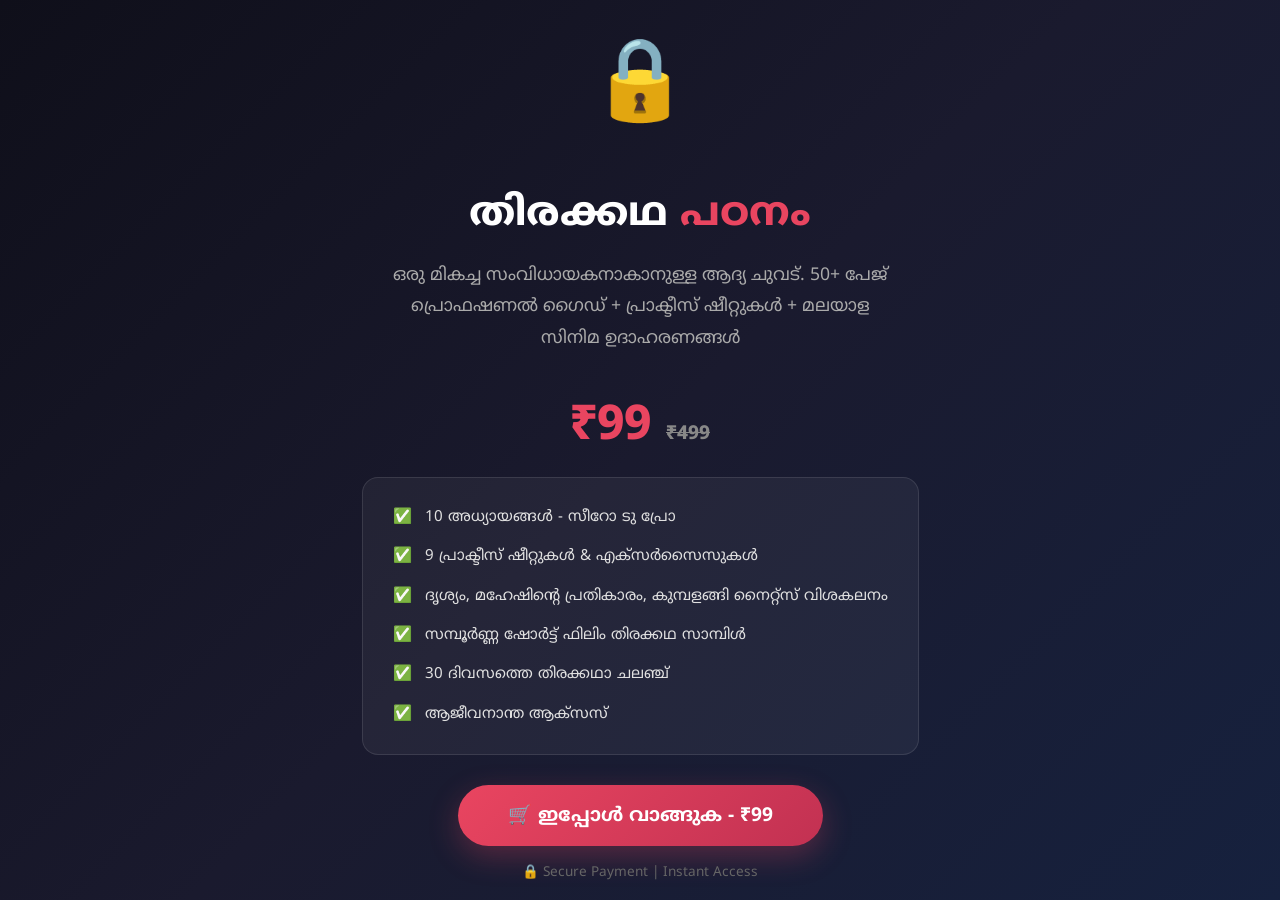
==== index.html @ 01414c8a "Create index.html" ====
<!DOCTYPE html>
<html lang="ml">
<head>
<meta charset="UTF-8">
<meta name="viewport" content="width=device-width, initial-scale=1.0">
<title>തിരക്കഥ പഠനം | Screenwriting Guide</title>
<link href="https://fonts.googleapis.com/css2?family=Noto+Sans+Malayalam:wght@300;400;500;600;700;800&family=Poppins:wght@400;600;700;800&display=swap" rel="stylesheet">
<style>
*{margin:0;padding:0;box-sizing:border-box;-webkit-user-select:none;-moz-user-select:none;-ms-user-select:none;user-select:none}
body{font-family:'Noto Sans Malayalam','Poppins',sans-serif;background:#0f0f1a;color:#e0e0e0;line-height:1.8}
::selection{background:transparent;color:transparent}

/* ===== PAYWALL OVERLAY ===== */
#paywall{position:fixed;top:0;left:0;width:100%;height:100%;background:linear-gradient(135deg,#0f0f1a 0%,#1a1a2e 50%,#16213e 100%);z-index:9999;display:flex;align-items:center;justify-content:center;flex-direction:column;text-align:center;padding:20px}
#paywall .lock-icon{font-size:80px;margin-bottom:20px;animation:pulse 2s infinite}
@keyframes pulse{0%,100%{transform:scale(1)}50%{transform:scale(1.1)}}
#paywall h1{font-size:2.5em;color:#fff;margin-bottom:10px;font-weight:800}
#paywall h1 span{color:#e94560}
#paywall p{font-size:1.1em;color:#aaa;max-width:500px;margin-bottom:30px}
#paywall .price{font-size:3em;color:#e94560;font-weight:800;margin-bottom:5px}
#paywall .price small{font-size:0.4em;color:#888;text-decoration:line-through}
#paywall .features{text-align:left;background:rgba(255,255,255,0.05);border-radius:16px;padding:20px 30px;margin-bottom:30px;border:1px solid rgba(255,255,255,0.1)}
#paywall .features li{list-style:none;padding:6px 0;font-size:0.95em}
#paywall .features li::before{content:"✅ ";margin-right:8px}
#paywall .buy-btn{background:linear-gradient(135deg,#e94560,#c23152);color:#fff;border:none;padding:18px 50px;font-size:1.2em;font-weight:700;border-radius:50px;cursor:pointer;font-family:'Noto Sans Malayalam',sans-serif;transition:all 0.3s;box-shadow:0 10px 30px rgba(233,69,96,0.3)}
#paywall .buy-btn:hover{transform:translateY(-3px);box-shadow:0 15px 40px rgba(233,69,96,0.5)}
#paywall .guarantee{margin-top:15px;font-size:0.85em;color:#666}

/* ===== MAIN CONTENT ===== */
#content{display:none}
header{background:linear-gradient(135deg,#1a1a2e,#16213e);padding:60px 20px;text-align:center;border-bottom:3px solid #e94560}
header h1{font-size:2.8em;font-weight:800;color:#fff}
header h1 span{color:#e94560}
header p{color:#aaa;font-size:1.1em;margin-top:10px}
header .badge{display:inline-block;background:rgba(233,69,96,0.2);color:#e94560;padding:5px 15px;border-radius:20px;font-size:0.85em;margin-top:15px;border:1px solid rgba(233,69,96,0.3)}

nav{background:#12121f;padding:15px;text-align:center;position:sticky;top:0;z-index:100;border-bottom:1px solid rgba(255,255,255,0.05)}
nav a{color:#aaa;text-decoration:none;margin:0 12px;font-size:0.9em;transition:color 0.3s}
nav a:hover{color:#e94560}

.container{max-width:800px;margin:0 auto;padding:40px 20px}
.chapter{margin-bottom:60px}
.chapter-num{font-size:0.85em;color:#e94560;font-weight:700;text-transform:uppercase;letter-spacing:3px;margin-bottom:5px}
.chapter h2{font-size:2em;color:#fff;font-weight:800;margin-bottom:20px;padding-bottom:15px;border-bottom:2px solid rgba(233,69,96,0.3)}
.chapter h3{font-size:1.4em;color:#e94560;margin:30px 0 15px;font-weight:700}
.chapter p{margin-bottom:15px;color:#ccc;font-size:1.05em}

.script-box{background:#1a1a2e;border-left:4px solid #e94560;padding:20px 25px;margin:20px 0;border-radius:0 12px 12px 0;font-size:0.95em;line-height:2}
.script-box .slugline{color:#e94560;font-weight:700;text-transform:uppercase}
.script-box .action{color:#ccc;margin:10px 0}
.script-box .char-name{text-align:center;color:#fff;font-weight:700;text-transform:uppercase;margin-top:15px}
.script-box .parenthetical{text-align:center;color:#888;font-style:italic;font-size:0.9em}
.script-box .dialogue{text-align:center;color:#e0e0e0;margin:5px 0 15px}

.tip-box{background:linear-gradient(135deg,rgba(233,69,96,0.1),rgba(233,69,96,0.05));border:1px solid rgba(233,69,96,0.2);border-radius:12px;padding:20px;margin:20px 0}
.tip-box .tip-title{color:#e94560;font-weight:700;margin-bottom:8px;font-size:1.05em}
.tip-box p{margin:0;font-size:0.95em}

.movie-box{background:rgba(255,255,255,0.03);border:1px solid rgba(255,255,255,0.08);border-radius:12px;padding:20px;margin:20px 0}
.movie-box .movie-title{color:#ffd700;font-weight:700;font-size:1.1em;margin-bottom:10px}
.movie-box .movie-title span{font-size:0.8em;color:#888;font-weight:400}

table{width:100%;border-collapse:collapse;margin:20px 0;border-radius:12px;overflow:hidden}
th{background:#e94560;color:#fff;padding:12px 15px;text-align:left;font-weight:600}
td{padding:12px 15px;border-bottom:1px solid rgba(255,255,255,0.05);color:#ccc}
tr:nth-child(even){background:rgba(255,255,255,0.02)}

.exercise-box{background:linear-gradient(135deg,rgba(46,204,113,0.1),rgba(46,204,113,0.05));border:1px solid rgba(46,204,113,0.2);border-radius:12px;padding:25px;margin:25px 0}
.exercise-box .ex-title{color:#2ecc71;font-weight:700;font-size:1.1em;margin-bottom:15px}
.exercise-box .ex-line{border-bottom:1px dashed rgba(255,255,255,0.2);padding:8px 0;margin:8px 0;color:#888;font-size:0.95em}

footer{text-align:center;padding:40px 20px;background:#12121f;border-top:1px solid rgba(255,255,255,0.05);color:#666;font-size:0.9em}
footer a{color:#e94560;text-decoration:none}

.watermark{position:fixed;top:50%;left:50%;transform:translate(-50%,-50%) rotate(-30deg);font-size:5em;color:rgba(255,255,255,0.02);pointer-events:none;z-index:1;font-weight:800;white-space:nowrap}

@media(max-width:600px){
header h1{font-size:1.8em}
#paywall h1{font-size:1.8em}
.chapter h2{font-size:1.5em}
nav a{display:block;margin:8px 0}
}
</style>
</head>
<body oncontextmenu="return false" onselectstart="return false" ondragstart="return false" onkeydown="return false">

<!-- ===== WATERMARK ===== -->
<div class="watermark">തിരക്കഥ പഠനം</div>

<!-- ===== PAYWALL SCREEN ===== -->
<div id="paywall">
    <div class="lock-icon">🔒</div>
    <h1>തിരക്കഥ <span>പഠനം</span></h1>
    <p>ഒരു മികച്ച സംവിധായകനാകാനുള്ള ആദ്യ ചുവട്. 50+ പേജ് പ്രൊഫഷണൽ ഗൈഡ് + പ്രാക്ടീസ് ഷീറ്റുകൾ + മലയാള സിനിമ ഉദാഹരണങ്ങൾ</p>
    
    <div class="price">₹99 <small>₹499</small></div>
    
    <div class="features">
        <li>10 അധ്യായങ്ങൾ - സീറോ ടു പ്രോ</li>
        <li>9 പ്രാക്ടീസ് ഷീറ്റുകൾ & എക്സർസൈസുകൾ</li>
        <li>ദൃശ്യം, മഹേഷിന്റെ പ്രതികാരം, കുമ്പളങ്ങി നൈറ്റ്സ് വിശകലനം</li>
        <li>സമ്പൂർണ്ണ ഷോർട്ട് ഫിലിം തിരക്കഥ സാമ്പിൾ</li>
        <li>30 ദിവസത്തെ തിരക്കഥാ ചലഞ്ച്</li>
        <li>ആജീവനാന്ത ആക്സസ്</li>
    </div>
    
    <!-- ഇവിടെ നിങ്ങളുടെ Instamojo/Razorpay ലിങ്ക് പേസ്റ്റ് ചെയ്യുക -->
    <button class="buy-btn" onclick="window.open('YOUR_PAYMENT_LINK_HERE','_blank')">🛒 ഇപ്പോൾ വാങ്ങുക - ₹99</button>
    <div class="guarantee">🔒 Secure Payment | Instant Access</div>
</div>

<!-- ===== MAIN CONTENT (പേയ്മെന്റിന് ശേഷം കാണുന്നത്) ===== -->
<div id="content">

<header>
    <h1>തിരക്കഥ <span>പഠനം</span></h1>
    <p>ഒരു മികച്ച സംവിധായകനാകാനുള്ള ആദ്യ ചുവട്</p>
    <div class="badge">📖 50+ പേജ് ഗൈഡ് | 🎬 മലയാള സിനിമ ഉദാഹരണങ്ങൾ</div>
</header>

<nav>
    <a href="#ch1">അധ്യായം 1</a>
    <a href="#ch2">അധ്യായം 2</a>
    <a href="#ch3">അധ്യായം 3</a>
    <a href="#ch4">അധ്യായം 4</a>
    <a href="#ch5">അധ്യായം 5</a>
    <a href="#ch6">അധ്യായം 6</a>
    <a href="#ch7">അധ്യായം 7</a>
    <a href="#ch8">എക്സർസൈസ്</a>
    <a href="#ch9">ഷോർട്ട് ഫിലിം</a>
    <a href="#ch10">റിസോഴ്സസ്</a>
</nav>

<div class="container">

<!-- ===== അധ്യായം 1 ===== -->
<div class="chapter" id="ch1">
    <div class="chapter-num">അധ്യായം 01</div>
    <h2>തിരക്കഥ എന്താണ്? സിനിമയുടെ നട്ടെല്ല്</h2>
    
    <h3>1.1 തിരക്കഥ = സിനിമയുടെ ബ്ലൂപ്രിന്റ്</h3>
    <p>ഒരു വീട് പണിയുന്നതിന് മുമ്പ് ആർക്കിടെക്ട് ഒരു പ്ലാൻ വരയ്ക്കും. അതുപോലെ, ഒരു സിനിമ എടുക്കുന്നതിന് മുമ്പ് ഉണ്ടാക്കുന്ന <strong>ദൃശ്യ-ശ്രവ്യ പ്ലാൻ</strong> ആണ് തിരക്കഥ (Screenplay).</p>
    
    <div class="tip-box">
        <div class="tip-title">💡 പ്രധാന പാഠം</div>
        <p>"തിരക്കഥ എന്നത് കാണാൻ കഴിയുന്നതും കേൾക്കാൻ കഴിയുന്നതും ആയ കാര്യങ്ങളുടെ എഴുത്താണ്."</p>
    </div>
    
    <p>ഒരു നോവലിൽ "രാവിലെ സൂര്യൻ ഉദിച്ചു, പക്ഷികൾ പാടി" എന്ന് എഴുതാം. പക്ഷേ തിരക്കഥയിൽ അത് എങ്ങനെ <strong>കാണിക്കും</strong> എന്നാണ് എഴുതുന്നത്:</p>
    
    <div class="script-box">
        <div class="action">❌ <strong>നോവൽ രീതി:</strong><br>"അവൻ വളരെ സങ്കടത്തിലായിരുന്നു. ജീവിതത്തിൽ എല്ലാം നഷ്ടപ്പെട്ട ഒരു മനുഷ്യന്റെ നോവായിരുന്നു അത്."</div>
    </div>
    
    <div class="script-box">
        <div class="action">✅ <strong>തിരക്കഥ രീതി:</strong></div>
        <div class="slugline">EXT. ബീച്ച് - പുലർച്ചെ</div>
        <div class="action">കടൽത്തീരത്ത് ഒറ്റയ്ക്ക് ഇരിക്കുന്ന രാഘവൻ (55). കൈയ്യിൽ ഒരു പഴയ ഫോട്ടോ. ചെറിയ കാറ്റിൽ ഫോട്ടോ പറക്കാൻ തുടങ്ങുന്നു. അവൻ അത് മുറുകെ പിടിക്കുന്നു. കണ്ണുകളിൽ നീർ.</div>
    </div>
    
    <div class="tip-box">
        <div class="tip-title">🎯 വ്യത്യാസം കണ്ടോ?</div>
        <p>തിരക്കഥയിൽ <strong>വികാരം വിവരിക്കുന്നില്ല, കാണിക്കുന്നു.</strong> ഇതാണ് "Show, Don't Tell" എന്ന നിയമം.</p>
    </div>
    
    <h3>1.2 ഒരു തിരക്കഥയിലെ 5 പ്രധാന ഘടകങ്ങൾ</h3>
    <table>
        <tr><th>ഘടകം</th><th>എന്താണ്</th><th>ഉദാഹരണം</th></tr>
        <tr><td><strong>Slugline</strong></td><td>എവിടെ, എപ്പോൾ</td><td>INT. വീട് - രാത്രി</td></tr>
        <tr><td><strong>Action</strong></td><td>എന്ത് കാണുന്നു</td><td>ജോർജ്ജ് മേശയിൽ ഇരിക്കുന്നു</td></tr>
        <tr><td><strong>Character</strong></td><td>ആർ പറയുന്നു</td><td>ജോർജ്ജ്</td></tr>
        <tr><td><strong>Parenthetical</strong></td><td>എങ്ങനെ പറയുന്നു</td><td>(ദേഷ്യത്തോടെ)</td></tr>
        <tr><td><strong>Dialogue</strong></td><td>എന്ത് പറയുന്നു</td><td>"ഹലോ... മോളേ..."</td></tr>
    </table>
    
    <h3>1.3 മലയാള സിനിമയിൽ നിന്ന്</h3>
    <div class="movie-box">
        <div class="movie-title">🎬 ദൃശ്യം (2013) <span>- Jeethu Joseph</span></div>
        <p>സിനിമയുടെ ഓപ്പണിംഗ് സീൻ ഓർക്കുക. ജോർജ്ജ് കുട്ടി (മോഹൻലാൽ) തന്റെ കടയിൽ ഇരിക്കുന്നു. ടിവിയിൽ സിനിമ കാണുന്നു. ആദ്യ 5 മിനിറ്റിൽ തന്നെ നമുക്ക് മനസ്സിലാകുന്നു:</p>
        <p>• ഇയാൾ ഒരു സിനിമാ ഭ്രാന്തനാണ്<br>• ഇയാൾ കുടുംബത്തെ സ്നേഹിക്കുന്നു<br>• ഇയാൾ സാധാരണക്കാരനാണ്</p>
        <p><strong>ഇതാണ് മികച്ച തിരക്കഥാ എഴുത്ത്</strong> - ഒരു ഡയലോഗ് പോലും ഇല്ലാതെ കഥാപാത്രത്തെ പരിചയപ്പെടുത്തുന്നു.</p>
    </div>
</div>

<!-- ===== അധ്യായം 2 ===== -->
<div class="chapter" id="ch2">
    <div class="chapter-num">അധ്യായം 02</div>
    <h2>കഥ, തിരക്കഥ, സംഭാഷണം - മൂന്നും മൂന്ന്</h2>
    
    <h3>2.1 മൂന്നും മൂന്ന് കാര്യങ്ങൾ</h3>
    <table>
        <tr><th>ഘടകം</th><th>ചോദ്യം</th><th>ഉദാഹരണം</th></tr>
        <tr><td><strong>കഥ (Story)</strong></td><td>എന്ത് സംഭവിക്കുന്നു?</td><td>"ഒരു അച്ഛൻ കുടുംബത്തെ രക്ഷിക്കാൻ പോരാടുന്നു"</td></tr>
        <tr><td><strong>തിരക്കഥ (Screenplay)</strong></td><td>എങ്ങനെ കാണിക്കുന്നു?</td><td>ഓരോ സീനും, ഷോട്ടും, ദൃശ്യവും</td></tr>
        <tr><td><strong>സംഭാഷണം (Dialogue)</strong></td><td>എന്ത് പറയുന്നു?</td><td>കഥാപാത്രങ്ങളുടെ വാക്കുകൾ</td></tr>
    </table>
    
    <h3>2.2 മലയാള സിനിമ ഉദാഹരണം</h3>
    <div class="movie-box">
        <div class="movie-title">🎬 മഹേഷിന്റെ പ്രതികാരം (2016) <span>- Syam Pushkaran</span></div>
        <p><strong>കഥ:</strong> ഒരു ഫോട്ടോഗ്രാഫർ അവന്റെ ക്യാമറ മോഷ്ടിച്ചവനെ കണ്ടെത്തുന്നു.</p>
        <p><strong>തിരക്കഥ:</strong> ആ കഥ <strong>എങ്ങനെ</strong> പറയുന്നു എന്നതാണ് Genius. മഹേഷിന്റെ നിഷ്കളങ്കത, ഇടുക്കിയുടെ ഗ്രാമീണ ഭംഗി, ഓരോ കഥാപാത്രത്തിന്റെയും ചെറിയ വിശദാംശങ്ങൾ.</p>
        <p><strong>സംഭാഷണം:</strong> "ഈ ക്യാമറ ഞാൻ തിരിച്ചു വാങ്ങും... അല്ലെങ്കിൽ ഞാൻ ഫോട്ടോഗ്രഫി നിർത്തും" - ഈ ഒരു ഡയലോഗിൽ മുഴുവൻ സിനിമയുടെ ആത്മാവ് ഉണ്ട്.</p>
    </div>
    
    <div class="tip-box">
        <div class="tip-title">💡 ഓർക്കുക</div>
        <p>"തിരക്കഥ എന്നത് കഥ പറയുന്നതല്ല, കഥ <strong>കാണിക്കുന്നതാണ്</strong>." - Show, Don't Tell</p>
    </div>
</div>

<!-- ===== അധ്യായം 3 ===== -->
<div class="chapter" id="ch3">
    <div class="chapter-num">അധ്യായം 03</div>
    <h2>മൂന്ന് ആക്ട് ഘടന (Three Act Structure)</h2>
    
    <h3>3.1 എല്ലാ സിനിമകളുടെയും അടിസ്ഥാന ഫോർമുല</h3>
    <p>ഹോളിവുഡ് ആയാലും മോളിവുഡ് ആയാലും, 90% സിനിമകളും ഈ ഘടന പിന്തുടരുന്നു:</p>
    
    <table>
        <tr><th>ആക്ട് 1 (25%)</th><th>ആക്ട് 2 (50%)</th><th>ആക്ട് 3 (25%)</th></tr>
        <tr><td>Setup - പരിചയപ്പെടുത്തൽ</td><td>Confrontation - പ്രശ്നങ്ങൾ വളരുന്നു</td><td>Resolution - പരിഹാരം, ക്ലൈമാക്സ്</td></tr>
    </table>
    
    <h3>3.2 ഓരോ ആക്ടിലും എന്ത് സംഭവിക്കുന്നു?</h3>
    <p><strong>ആക്ട് 1:</strong> പ്രധാന കഥാപാത്രത്തെ പരിചയപ്പെടുത്തുക. സാധാരണ ജീവിതം കാണിക്കുക. <strong>Inciting Incident</strong> - കഥ തുടങ്ങുന്ന സംഭവം.</p>
    <p><strong>ആക്ട് 2:</strong> പ്രശ്നങ്ങൾ വളരുന്നു. കഥാപാത്രം പരാജയപ്പെടുന്നു, പഠിക്കുന്നു. <strong>Midpoint</strong> - ഒരു വലിയ ട്വിസ്റ്റ്. <strong>All is Lost</strong> moment.</p>
    <p><strong>ആക്ട് 3:</strong> ക്ലൈമാക്സ് - അന്തിമ പോരാട്ടം/തീരുമാനം. കഥാപാത്രത്തിന്റെ മാറ്റം (Character Arc). പുതിയ സാധാരണ ജീവിതം.</p>
    
    <h3>3.3 മലയാള സിനിമ ഉദാഹരണം</h3>
    <div class="movie-box">
        <div class="movie-title">🎬 പ്രേമം (2015) <span>- Alphonse Puthren</span></div>
        <table>
            <tr><th>ആക്ട്</th><th>എന്ത് സംഭവിക്കുന്നു</th></tr>
            <tr><td>ആക്ട് 1</td><td>ജോർജിന്റെ സ്കൂൾ കാലം, മേരിയോടുള്ള പ്രേമം</td></tr>
            <tr><td>ആക്ട് 2</td><td>കോളേജ് കാലം, സെലിനോടുള്ള ബന്ധം, പ്രശ്നങ്ങൾ</td></tr>
            <tr><td>ആക്ട് 3</td><td>മുതിർന്ന ജോർജ്, സിനിമയുടെ പൂർത്തീകരണം</td></tr>
        </table>
    </div>
</div>

<!-- ===== അധ്യായം 4 ===== -->
<div class="chapter" id="ch4">
    <div class="chapter-num">അധ്യായം 04</div>
    <h2>കഥാപാത്ര സൃഷ്ടി (Character Building)</h2>
    
    <h3>4.1 കഥാപാത്രം = സിനിമയുടെ ആത്മാവ്</h3>
    <p>ഒരു നല്ല തിരക്കഥയിൽ, <strong>കഥാപാത്രം ആണ് കഥ പറയുന്നത്</strong>. പ്ലോട്ട് അല്ല, കഥാപാത്രത്തിന്റെ തീരുമാനങ്ങളാണ് കഥ മുന്നോട്ട് കൊണ്ടുപോകുന്നത്.</p>
    
    <h3>4.2 കഥാപാത്ര ബയോഡാറ്റ (Character Bible)</h3>
    <table>
        <tr><th>വിഭാഗം</th><th>ചോദ്യങ്ങൾ</th></tr>
        <tr><td>അടിസ്ഥാനം</td><td>പേര്, പ്രായം, ലിംഗം, തൊഴിൽ, വിദ്യാഭ്യാസം</td></tr>
        <tr><td>മനശാസ്ത്രം</td><td>ഭയം, ആഗ്രഹം, ദേഷ്യം, സന്തോഷം, ദുഃഖം</td></tr>
        <tr><td>ബന്ധങ്ങൾ</td><td>കുടുംബം, സുഹൃത്തുക്കൾ, ശത്രുക്കൾ</td></tr>
        <tr><td>ലക്ഷ്യം</td><td>എന്ത് വേണം? (Goal) / എന്ത് ആവശ്യമാണ്? (Need)</td></tr>
        <tr><td>Arc</td><td>തുടക്കത്തിൽ എങ്ങനെ? അവസാനം എങ്ങനെ മാറുന്നു?</td></tr>
    </table>
    
    <div class="movie-box">
        <div class="movie-title">🎬 അയ്യപ്പനും കോശിയും (2020) <span>- Sachy</span></div>
        <p><strong>അയ്യപ്പൻ നായർ:</strong> External Goal: കോശിയെ തോൽപ്പിക്കുക | Internal Need: തന്റെ അഹങ്കാരം മനസ്സിലാക്കുക</p>
        <p><strong>കോശി:</strong> External Goal: അയ്യപ്പനെ തോൽപ്പിക്കുക | Internal Need: അധികാരം അല്ല, ബഹുമാനം ആണ് വേണ്ടത്</p>
        <p><strong>പാഠം:</strong> രണ്ട് കഥാപാത്രങ്ങൾക്കും വ്യക്തമായ ലക്ഷ്യവും പരസ്പര വിരുദ്ധമായ ആഗ്രഹവും ഉണ്ട്. അതാണ് സംഘർഷം (Conflict) ഉണ്ടാക്കുന്നത്.</p>
    </div>
</div>

<!-- ===== അധ്യായം 5 ===== -->
<div class="chapter" id="ch5">
    <div class="chapter-num">അധ്യായം 05</div>
    <h2>സീൻ എഴുത്ത് - ഫോർമാറ്റും രീതിയും</h2>
    
    <h3>5.1 ഒരു സീൻ എന്നാൽ എന്ത്?</h3>
    <p>ഒരു <strong>സ്ഥലത്ത്</strong>, ഒരു <strong>സമയത്ത്</strong>, ഒരു <strong>തുടർച്ചയായി</strong> സംഭവിക്കുന്ന ദൃശ്യങ്ങളുടെ കൂട്ടമാണ് ഒരു <strong>സീൻ</strong>. സ്ഥലം മാറിയാൽ → പുതിയ സീൻ. സമയം മാറിയാൽ → പുതിയ സീൻ.</p>
    
    <h3>5.2 ഫോർമാറ്റ് ഉദാഹരണം</h3>
    <div class="script-box">
        <div class="slugline">INT. ജോർജ്ജിന്റെ വീട് - രാത്രി</div>
        <div class="action">ചെറിയ ഒരു ഹാൾ. മങ്ങിയ വെളിച്ചം. ചുമരിൽ ഒരു പഴയ കുടുംബ ഫോട്ടോ. ജോർജ്ജ് (55) മേശയിൽ ഇരിക്കുന്നു. മുന്നിൽ ഒരു കപ്പ് ചായ. ചായ തണുത്തു കഴിഞ്ഞു. അവൻ ഫോണിലേക്ക് നോക്കുന്നു. സ്ക്രീനിൽ "മകൾ വിളിക്കുന്നു" എന്ന് കാണുന്നു.</div>
        <div class="char-name">ജോർജ്ജ്</div>
        <div class="parenthetical">(കൈ വിറയ്ക്കുന്നു)</div>
        <div class="dialogue">ഹലോ... മോളേ...</div>
        <div class="char-name">അമു (ഫോണിൽ)</div>
        <div class="parenthetical">(ദേഷ്യത്തോടെ)</div>
        <div class="dialogue">അച്ഛാ, ഞാൻ വരുന്നില്ല. ഇനി എന്നെ വിളിക്കരുത്.</div>
        <div class="action">ഫോൺ കട്ട് ആകുന്നു. ജോർജ്ജ് ഫോൺ മേശയിൽ വെക്കുന്നു. കണ്ണുകൾ നിറയുന്നു. അവൻ ചായ എടുത്ത് ഒരു കുടി കുടിക്കുന്നു. തണുത്ത ചായ. അവൻ പുഞ്ചിരിക്കുന്നു - ഒരു ചെറിയ, വിഷാദ പുഞ്ചിരി.</div>
    </div>
</div>

<!-- ===== അധ്യായം 6 ===== -->
<div class="chapter" id="ch6">
    <div class="chapter-num">അധ്യായം 06</div>
    <h2>സംഭാഷണം എഴുത്ത് (Dialogue Writing)</h2>
    
    <h3>നല്ല സംഭാഷണത്തിന്റെ 5 നിയമങ്ങൾ</h3>
    <p><strong>നിയമം 1:</strong> ഓരോ കഥാപാത്രത്തിനും വ്യത്യസ്ത ശബ്ദം</p>
    <p><strong>നിയമം 2:</strong> Subtext - പറയാത്തത് പറയുക</p>
    <p><strong>നിയമം 3:</strong> കുറച്ച് വാക്കുകൾ, കൂടുതൽ അർത്ഥം</p>
    <p><strong>നിയമം 4:</strong> Action > Dialogue (ചിലപ്പോൾ മൗനം ഏറ്റവും ശക്തം)</p>
    <p><strong>നിയമം 5:</strong> Exposition ഒഴിവാക്കുക</p>
    
    <div class="movie-box">
        <div class="movie-title">🎬 കുമ്പളങ്ങി നൈറ്റ്സ് (2019) <span>- Syam Pushkaran</span></div>
        <p>ഓരോ കഥാപാത്രത്തിനും വ്യത്യസ്ത ശബ്ദം. ഫ്രാങ്ക്: "എന്താടാ..." (casual). അമ്മ: "മോനേ..." (സ്നേഹം). സൈമൺ: (ഗൗരവം, കുറച്ച് വാക്കുകൾ). ഇതാണ് മികച്ച ഡയലോഗ് എഴുത്ത്.</p>
    </div>
    
    <div class="tip-box">
        <div class="tip-title">💡 Subtext ഉദാഹരണം</div>
        <p>മഹേഷ് പറയുന്നു: "ഈ ക്യാമറ ഞാൻ തിരിച്ചു വാങ്ങും."<br><strong>Subtext:</strong> "എന്റെ ആത്മാഭിമാനം ഞാൻ തിരിച്ചു പിടിക്കും."</p>
    </div>
</div>

<!-- ===== അധ്യായം 7 ===== -->
<div class="chapter" id="ch7">
    <div class="chapter-num">അധ്യായം 07</div>
    <h2>മലയാള സിനിമയിലെ തിരക്കഥാ വിശകലനം</h2>
    
    <div class="movie-box">
        <div class="movie-title">🎬 ദൃശ്യം (2013) <span>- Thriller Structure</span></div>
        <p><strong>Inciting Incident:</strong> ജോർജ്ജിന്റെ മകൾ ഒരു അപകടത്തിൽ പെടുന്നു<br>
        <strong>Rising Action:</strong> സിനിമാ അറിവ് ഉപയോഗിച്ച് തെളിവുകൾ മറയ്ക്കുന്നു<br>
        <strong>Climax:</strong> സത്യം വെളിപ്പെടുത്തുന്നു - ട്വിസ്റ്റോടെ<br>
        <strong>പാഠം:</strong> ഒരു സാധാരണ മനുഷ്യൻ അസാധാരണ സാഹചര്യത്തിൽ</p>
    </div>
    
    <div class="movie-box">
        <div class="movie-title">🎬 ജോസഫ് (2018) <span>- Non-linear Narrative</span></div>
        <p><strong>Structure:</strong> Past + Present - രണ്ട് കഥകൾ ഒന്നിക്കുന്നു<br>
        <strong>Character Arc:</strong> ജോസഫ് - broken man → redemption<br>
        <strong>Pacing:</strong> Slow burn - ഓരോ ക്ലൂവും ശ്രദ്ധാപൂർവം<br>
        <strong>പാഠം:</strong> Structure മാറ്റിയാൽ കഥയ്ക്ക് പുതിയ ആഴം കിട്ടും</p>
    </div>
    
    <div class="movie-box">
        <div class="movie-title">🎬 ആട് (2015) <span>- Comedy Writing</span></div>
        <p><strong>Comedy Engine:</strong> ഓരോ കഥാപാത്രത്തിനും ഒരു "quirk"<br>
        <strong>Running Gag:</strong> "ഷാജി പപ്പൻ" - ആവർത്തിക്കുമ്പോൾ കോമഡി വളരുന്നു<br>
        <strong>പാഠം:</strong> കോമഡി = Timing + Repetition + Surprise</p>
    </div>
</div>

<!-- ===== അധ്യായം 8 ===== -->
<div class="chapter" id="ch8">
    <div class="chapter-num">അധ്യായം 08</div>
    <h2>പ്രാക്ടീസ് ഷീറ്റുകൾ & എക്സർസൈസുകൾ</h2>
    
    <div class="exercise-box">
        <div class="ex-title">✍️ എക്സർസൈസ് 1: നിങ്ങളുടെ കഥ കണ്ടെത്തുക</div>
        <div class="ex-line">1. നിങ്ങളുടെ കഥാപാത്രം ആര്? (പേര്, പ്രായം, തൊഴിൽ)</div>
        <div class="ex-line">2. അവന്/അവൾക്ക് എന്ത് വേണം? (Goal)</div>
        <div class="ex-line">3. അതിന് എന്ത് തടസ്സം? (Conflict)</div>
        <div class="ex-line">4. Logline: ഒരു _____ (കഥാപാത്രം) _____ (ലക്ഷ്യം) നേടാൻ _____ (തടസ്സം) മറികടക്കുന്നു.</div>
    </div>
    
    <div class="exercise-box">
        <div class="ex-title">✍️ എക്സർസൈസ് 2: മൂന്ന് ആക്ട് പൂരിപ്പിക്കുക</div>
        <div class="ex-line">ആക്ട് 1 (തുടക്കം):</div>
        <div class="ex-line">Inciting Incident:</div>
        <div class="ex-line">ആക്ട് 2 (മധ്യം - പ്രശ്നം):</div>
        <div class="ex-line">Midpoint Twist:</div>
        <div class="ex-line">ആക്ട് 3 (അവസാനം):</div>
    </div>
    
    <div class="exercise-box">
        <div class="ex-title">✍️ എക്സർസൈസ് 3: കഥാപാത്ര ബയോഡാറ്റ</div>
        <div class="ex-line">പേര്:</div>
        <div class="ex-line">പ്രായം:</div>
        <div class="ex-line">തൊഴിൽ:</div>
        <div class="ex-line">ഏറ്റവും വലിയ ഭയം:</div>
        <div class="ex-line">ഏറ്റവും വലിയ ആഗ്രഹം:</div>
        <div class="ex-line">ഒരു രഹസ്യം (ആർക്കും അറിയാത്തത്):</div>
        <div class="ex-line">ശരീരഭാഷ (Body Language):</div>
        <div class="ex-line">സംസാര രീതി (Dialogue Style):</div>
    </div>
    
    <h3>30 ദിവസത്തെ തിരക്കഥാ ചലഞ്ച്</h3>
    <table>
        <tr><th>ദിവസം</th><th>ടാസ്ക്</th></tr>
        <tr><td>1-3</td><td>ഒരു Logline എഴുതുക (1 വാക്യം)</td></tr>
        <tr><td>4-6</td><td>കഥാപാത്ര ബയോഡാറ്റ ഉണ്ടാക്കുക</td></tr>
        <tr><td>7-9</td><td>മൂന്ന് ആക്ട് ഘടന പ്ലാൻ ചെയ്യുക</td></tr>
        <tr><td>10-15</td><td>ആക്ട് 1 & 2 - ആദ്യ പകുതി എഴുതുക</td></tr>
        <tr><td>16-21</td><td>Midpoint + ആക്ട് 2 രണ്ടാം പകുതി</td></tr>
        <tr><td>22-27</td><td>ആക്ട് 3 + Dialogue Polish</td></tr>
        <tr><td>28-30</td><td>Final Draft + Format ചെയ്യുക</td></tr>
    </table>
</div>

<!-- ===== അധ്യായം 9 ===== -->
<div class="chapter" id="ch9">
    <div class="chapter-num">അധ്യായം 09</div>
    <h2>ഷോർട്ട് ഫിലിം തിരക്കഥ - സമ്പൂർണ്ണ മാതൃക</h2>
    
    <h3>🎬 "ചായ" (Tea) - 3 മിനിറ്റ് ഷോർട്ട് ഫിലിം</h3>
    <p><strong>Logline:</strong> ഒരു വയസ്സായ അച്ഛൻ മകളുടെ ഫോൺ കാത്തിരിക്കുന്നു. ഫോൺ വരുമ്പോൾ, അവൻ പറയാൻ ആഗ്രഹിച്ചത് ഒന്നും പറയുന്നില്ല.</p>
    
    <div class="script-box">
        <div class="slugline">FADE IN:</div>
        <div class="slugline">INT. ജോർജ്ജിന്റെ വീട് - രാവിലെ</div>
        <div class="action">ചെറിയ, വൃത്തിയുള്ള ഒരു വീട്. ചുമരിൽ ഒരു പഴയ കുടുംബ ഫോട്ടോ - അച്ഛൻ, അമ്മ, ഒരു ചെറിയ പെൺകുട്ടി. ഫോട്ടോയിൽ അമ്മ പുഞ്ചിരിക്കുന്നു.</div>
        <div class="action">ജോർജ്ജ് (65) മേശയിൽ ഇരിക്കുന്നു. മുന്നിൽ രണ്ട് കപ്പ് ചായ. ഒന്ന് അവന്റെ മുന്നിൽ, ഒന്ന് എതിരെ. എതിരെയുള്ള കപ്പ് - തണുത്തു കഴിഞ്ഞു.</div>
        <div class="action">അവൻ ഫോണിലേക്ക് നോക്കുന്നു. സ്ക്രീൻ: "മകൾ - അമു" Last seen: 3 ദിവസം മുമ്പ്.</div>
        <div class="char-name">ജോർജ്ജ്</div>
        <div class="parenthetical">(സ്വയം)</div>
        <div class="dialogue">വിളിക്കും... ഇന്ന് വിളിക്കും.</div>
        <div class="action">അവൻ ചായ എടുക്കുന്നു. ഒരു കുടി. തണുത്ത ചായ. അവൻ പുഞ്ചിരിക്കുന്നു.</div>
        <div class="slugline">INT. ജോർജ്ജിന്റെ വീട് - വൈകുന്നേരം</div>
        <div class="action">ഫോൺ റിംഗ് ചെയ്യുന്നു! സ്ക്രീൻ: "അമു 🌸"</div>
        <div class="action">ജോർജ്ജ് ഫോൺ എടുക്കുന്നു. കൈ വിറയ്ക്കുന്നു. ഒരു deep breath.</div>
        <div class="char-name">ജോർജ്ജ്</div>
        <div class="parenthetical">(ശാന്തമായി)</div>
        <div class="dialogue">ഹലോ... മോളേ...</div>
        <div class="char-name">അമു (V.O.)</div>
        <div class="parenthetical">(ഫോണിൽ, വേഗതയിൽ)</div>
        <div class="dialogue">അച്ഛാ, ഞാൻ ഒരു മിനിറ്റ് മാത്രം. നാളെ ഓണം അല്ലേ, ഞാൻ വരുന്നില്ല. ജോലി കൂടുതലാണ്.</div>
        <div class="char-name">ജോർജ്ജ്</div>
        <div class="dialogue">സാരമില്ല മോളേ... നീ...</div>
        <div class="char-name">അമു (V.O.)</div>
        <div class="dialogue">ഓക്കേ അച്ഛാ. Love you. Bye.</div>
        <div class="action">ഫോൺ കട്ട്. ജോർജ്ജ് ഫോൺ മേശയിൽ വെക്കുന്നു. അവൻ ചായ എടുക്കുന്നു. ഒരു കുടി. തണുത്ത ചായ.</div>
        <div class="action">അവൻ ചുമരിലെ ഫോട്ടോയിലേക്ക് നോക്കുന്നു.</div>
        <div class="char-name">ജോർജ്ജ്</div>
        <div class="parenthetical">(ഫോട്ടോയിലെ അമ്മയോട്)</div>
        <div class="dialogue">അവൾക്ക് നേരമില്ല... പക്ഷേ സാരമില്ല.</div>
        <div class="action">അവൻ പുഞ്ചിരിക്കുന്നു. ഒരു ചെറിയ, വിഷാദ പുഞ്ചിരി. പക്ഷേ കണ്ണുകളിൽ സ്നേഹം.</div>
        <div class="slugline">FADE TO BLACK.</div>
        <div class="action">TITLE CARD: "അച്ഛന്മാർക്ക് ചായ തണുത്താലും സ്നേഹം തണുക്കില്ല."</div>
        <div class="slugline">THE END</div>
    </div>
    
    <h3>ഈ ഷോർട്ട് ഫിലിമിൽ നിന്നുള്ള പാഠങ്ങൾ:</h3>
    <table>
        <tr><th>ഘടകം</th><th>എങ്ങനെ പ്രവർത്തിക്കുന്നു</th></tr>
        <tr><td>രണ്ട് ചായ കപ്പുകൾ</td><td>Visual Symbol - അമ്മയുടെ അഭാവം</td></tr>
        <tr><td>തണുത്ത ചായ</td><td>കാത്തിരിപ്പ്, ഏകാന്തത</td></tr>
        <tr><td>ഡയലോഗ് കുറവ്</td><td>Show, Don't Tell</td></tr>
        <tr><td>Subtext</td><td>"സാരമില്ല" - പക്ഷേ സാരമുണ്ട്</td></tr>
    </table>
</div>

<!-- ===== അധ്യായം 10 ===== -->
<div class="chapter" id="ch10">
    <div class="chapter-num">അധ്യായം 10</div>
    <h2>അടുത്ത ചുവടുകൾ & റിസോഴ്സുകൾ</h2>
    
    <h3>10.1 തിരക്കഥ എഴുതാനുള്ള സോഫ്റ്റ്‌വെയറുകൾ (Free)</h3>
    <table>
        <tr><th>സോഫ്റ്റ്‌വെയർ</th><th>പ്രത്യേകത</th></tr>
        <tr><td>Celtx (Free tier)</td><td>Beginners-ക്ക് ഏറ്റവും നല്ലത്</td></tr>
        <tr><td>WriterDuet (Free)</td><td>Cloud-based, collaboration</td></tr>
        <tr><td>Trelby (Free)</td><td>Simple, offline</td></tr>
    </table>
    
    <h3>10.2 വായിക്കേണ്ട പുസ്തകങ്ങൾ</h3>
    <p>1. <strong>"Screenplay" - Syd Field</strong> (തിരക്കഥയുടെ ബൈബിൾ)<br>
    2. <strong>"Story" - Robert McKee</strong> (കഥയുടെ ആഴം)<br>
    3. <strong>"Save the Cat" - Blake Snyder</strong> (Structure)</p>
    
    <h3>10.3 കാണേണ്ട സിനിമകൾ</h3>
    <table>
        <tr><th>സിനിമ</th><th>എന്ത് പഠിക്കാം</th></tr>
        <tr><td>ദൃശ്യം</td><td>Thriller Structure, Twist</td></tr>
        <tr><td>കുമ്പളങ്ങി നൈറ്റ്സ്</td><td>Character-driven storytelling</td></tr>
        <tr><td>ജോസഫ്</td><td>Non-linear narrative</td></tr>
        <tr><td>മഹേഷിന്റെ പ്രതികാരം</td><td>Simple story, deep characters</td></tr>
        <tr><td>ആട്</td><td>Comedy timing</td></tr>
        <tr><td>പ്രേമം</td><td>Multi-act structure</td></tr>
    </table>
    
    <div class="tip-box">
        <div class="tip-title">🎯 അവസാന വാക്ക്</div>
        <p>"തിരക്കഥ എഴുതുന്നതിന്റെ ഏറ്റവും നല്ല വഴി - എഴുതുക. മോശം എഴുതുക. വീണ്ടും എഴുതുക. ഓരോ ഡ്രാഫ്ടും മെച്ചപ്പെടും."</p>
    </div>
</div>

</div>

<footer>
    <p>📖 തിരക്കഥ പഠനം | © 2025 നിങ്ങളുടെ പേര്</p>
    <p style="margin-top:10px">Made with ❤️ for aspiring filmmakers</p>
</footer>

</div>

<script>
// ===== PAYMENT VERIFICATION =====
// പേയ്മെന്റ് കഴിഞ്ഞാൽ ഈ ഫംഗ്ഷൻ കോൾ ചെയ്യുക
// Instamojo/Razorpay webhook വഴി അല്ലെങ്കിൽ manual ആയി
function unlockContent(){
    document.getElementById('paywall').style.display='none';
    document.getElementById('content').style.display='block';
}

// URL-ൽ ?paid=true ഉണ്ടെങ്കിൽ unlock ചെയ്യുക
// (Instamojo redirect URL-ൽ ഇത് ചേർക്കാം)
if(window.location.search.includes('paid=true')){
    unlockContent();
}

// ===== PROTECTION =====
document.addEventListener('contextmenu',function(e){e.preventDefault()});
document.addEventListener('selectstart',function(e){e.preventDefault()});
document.addEventListener('dragstart',function(e){e.preventDefault()});
document.addEventListener('keydown',function(e){
    if(e.ctrlKey&&(e.key==='c'||e.key==='v'||e.key==='p'||e.key==='s'||e.key==='u'||e.key==='a')){
        e.preventDefault();return false;
    }
    if(e.key==='F12'||(e.ctrlKey&&e.shiftKey&&(e.key==='I'||e.key==='J'||e.key==='C'))){
        e.preventDefault();return false;
    }
});
document.addEventListener('copy',function(e){e.preventDefault()});
document.addEventListener('cut',function(e){e.preventDefault()});

// Print protection
window.onbeforeprint=function(){document.body.style.display='none'};
window.onafterprint=function(){document.body.style.display='block'};

// Console warning
console.log('%c⚠️ STOP!','font-size:50px;color:red;font-weight:bold');
console.log('%cThis content is protected. Unauthorized copying is prohibited.','font-size:16px;color:white');
</script>

</body>
</html>
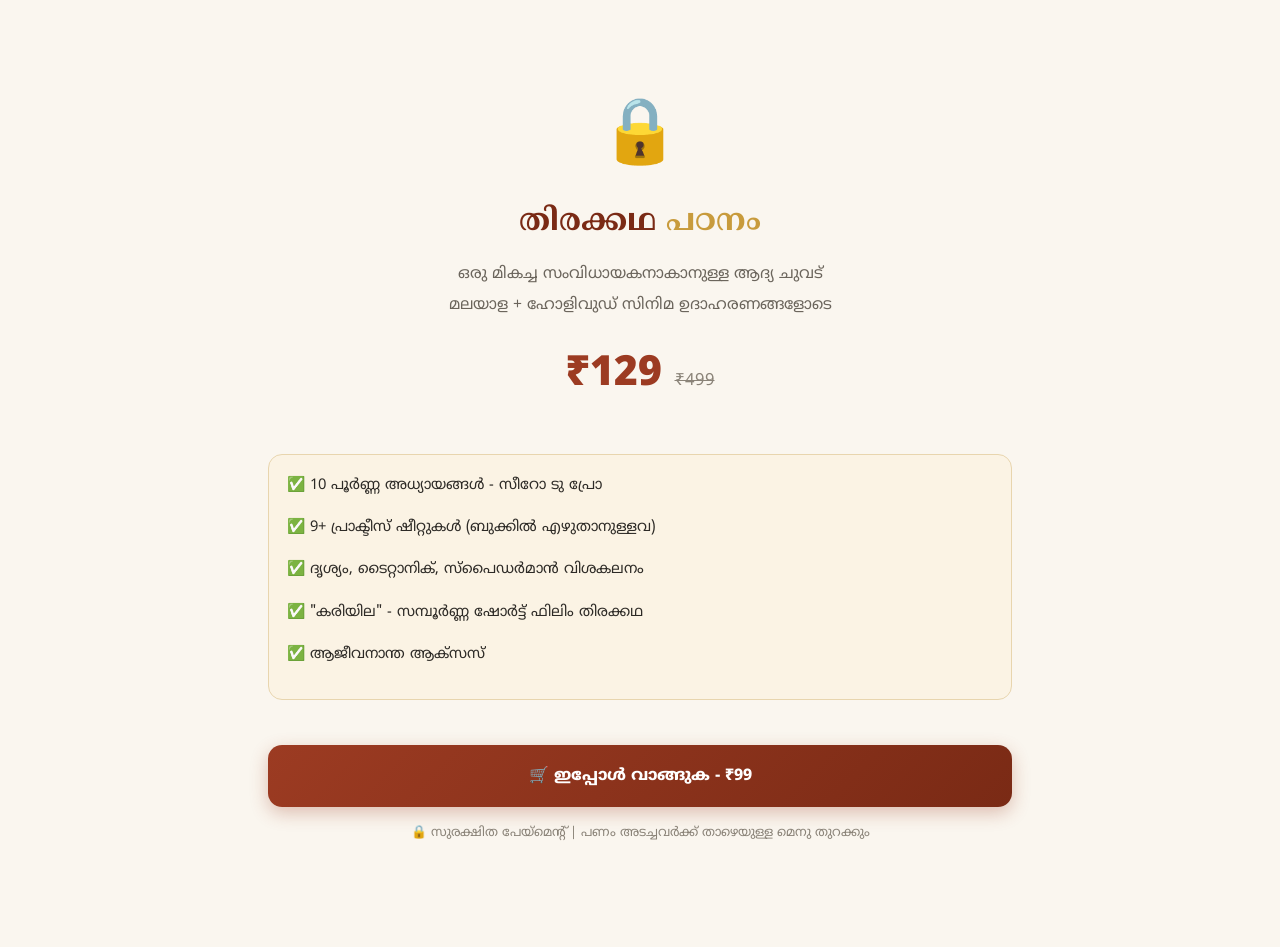
==== commit 11b7f9ec: "Create index.html" ====
--- a/index.html
+++ b/index.html
@@ -3,523 +3,71 @@
 <head>
 <meta charset="UTF-8">
 <meta name="viewport" content="width=device-width, initial-scale=1.0">
-<title>തിരക്കഥ പഠനം | Screenwriting Guide</title>
-<link href="https://fonts.googleapis.com/css2?family=Noto+Sans+Malayalam:wght@300;400;500;600;700;800&family=Poppins:wght@400;600;700;800&display=swap" rel="stylesheet">
+<title>തിരക്കഥ പഠനം | Learn More Academy</title>
+<link href="https://fonts.googleapis.com/css2?family=Noto+Sans+Malayalam:wght@400;600;700;800&family=Noto+Serif+Malayalam:wght@600;700&display=swap" rel="stylesheet">
+<link rel="stylesheet" href="style.css">
 <style>
-*{margin:0;padding:0;box-sizing:border-box;-webkit-user-select:none;-moz-user-select:none;-ms-user-select:none;user-select:none}
-body{font-family:'Noto Sans Malayalam','Poppins',sans-serif;background:#0f0f1a;color:#e0e0e0;line-height:1.8}
-::selection{background:transparent;color:transparent}
-
-/* ===== PAYWALL OVERLAY ===== */
-#paywall{position:fixed;top:0;left:0;width:100%;height:100%;background:linear-gradient(135deg,#0f0f1a 0%,#1a1a2e 50%,#16213e 100%);z-index:9999;display:flex;align-items:center;justify-content:center;flex-direction:column;text-align:center;padding:20px}
-#paywall .lock-icon{font-size:80px;margin-bottom:20px;animation:pulse 2s infinite}
-@keyframes pulse{0%,100%{transform:scale(1)}50%{transform:scale(1.1)}}
-#paywall h1{font-size:2.5em;color:#fff;margin-bottom:10px;font-weight:800}
-#paywall h1 span{color:#e94560}
-#paywall p{font-size:1.1em;color:#aaa;max-width:500px;margin-bottom:30px}
-#paywall .price{font-size:3em;color:#e94560;font-weight:800;margin-bottom:5px}
-#paywall .price small{font-size:0.4em;color:#888;text-decoration:line-through}
-#paywall .features{text-align:left;background:rgba(255,255,255,0.05);border-radius:16px;padding:20px 30px;margin-bottom:30px;border:1px solid rgba(255,255,255,0.1)}
-#paywall .features li{list-style:none;padding:6px 0;font-size:0.95em}
-#paywall .features li::before{content:"✅ ";margin-right:8px}
-#paywall .buy-btn{background:linear-gradient(135deg,#e94560,#c23152);color:#fff;border:none;padding:18px 50px;font-size:1.2em;font-weight:700;border-radius:50px;cursor:pointer;font-family:'Noto Sans Malayalam',sans-serif;transition:all 0.3s;box-shadow:0 10px 30px rgba(233,69,96,0.3)}
-#paywall .buy-btn:hover{transform:translateY(-3px);box-shadow:0 15px 40px rgba(233,69,96,0.5)}
-#paywall .guarantee{margin-top:15px;font-size:0.85em;color:#666}
-
-/* ===== MAIN CONTENT ===== */
-#content{display:none}
-header{background:linear-gradient(135deg,#1a1a2e,#16213e);padding:60px 20px;text-align:center;border-bottom:3px solid #e94560}
-header h1{font-size:2.8em;font-weight:800;color:#fff}
-header h1 span{color:#e94560}
-header p{color:#aaa;font-size:1.1em;margin-top:10px}
-header .badge{display:inline-block;background:rgba(233,69,96,0.2);color:#e94560;padding:5px 15px;border-radius:20px;font-size:0.85em;margin-top:15px;border:1px solid rgba(233,69,96,0.3)}
-
-nav{background:#12121f;padding:15px;text-align:center;position:sticky;top:0;z-index:100;border-bottom:1px solid rgba(255,255,255,0.05)}
-nav a{color:#aaa;text-decoration:none;margin:0 12px;font-size:0.9em;transition:color 0.3s}
-nav a:hover{color:#e94560}
-
-.container{max-width:800px;margin:0 auto;padding:40px 20px}
-.chapter{margin-bottom:60px}
-.chapter-num{font-size:0.85em;color:#e94560;font-weight:700;text-transform:uppercase;letter-spacing:3px;margin-bottom:5px}
-.chapter h2{font-size:2em;color:#fff;font-weight:800;margin-bottom:20px;padding-bottom:15px;border-bottom:2px solid rgba(233,69,96,0.3)}
-.chapter h3{font-size:1.4em;color:#e94560;margin:30px 0 15px;font-weight:700}
-.chapter p{margin-bottom:15px;color:#ccc;font-size:1.05em}
-
-.script-box{background:#1a1a2e;border-left:4px solid #e94560;padding:20px 25px;margin:20px 0;border-radius:0 12px 12px 0;font-size:0.95em;line-height:2}
-.script-box .slugline{color:#e94560;font-weight:700;text-transform:uppercase}
-.script-box .action{color:#ccc;margin:10px 0}
-.script-box .char-name{text-align:center;color:#fff;font-weight:700;text-transform:uppercase;margin-top:15px}
-.script-box .parenthetical{text-align:center;color:#888;font-style:italic;font-size:0.9em}
-.script-box .dialogue{text-align:center;color:#e0e0e0;margin:5px 0 15px}
-
-.tip-box{background:linear-gradient(135deg,rgba(233,69,96,0.1),rgba(233,69,96,0.05));border:1px solid rgba(233,69,96,0.2);border-radius:12px;padding:20px;margin:20px 0}
-.tip-box .tip-title{color:#e94560;font-weight:700;margin-bottom:8px;font-size:1.05em}
-.tip-box p{margin:0;font-size:0.95em}
-
-.movie-box{background:rgba(255,255,255,0.03);border:1px solid rgba(255,255,255,0.08);border-radius:12px;padding:20px;margin:20px 0}
-.movie-box .movie-title{color:#ffd700;font-weight:700;font-size:1.1em;margin-bottom:10px}
-.movie-box .movie-title span{font-size:0.8em;color:#888;font-weight:400}
-
-table{width:100%;border-collapse:collapse;margin:20px 0;border-radius:12px;overflow:hidden}
-th{background:#e94560;color:#fff;padding:12px 15px;text-align:left;font-weight:600}
-td{padding:12px 15px;border-bottom:1px solid rgba(255,255,255,0.05);color:#ccc}
-tr:nth-child(even){background:rgba(255,255,255,0.02)}
-
-.exercise-box{background:linear-gradient(135deg,rgba(46,204,113,0.1),rgba(46,204,113,0.05));border:1px solid rgba(46,204,113,0.2);border-radius:12px;padding:25px;margin:25px 0}
-.exercise-box .ex-title{color:#2ecc71;font-weight:700;font-size:1.1em;margin-bottom:15px}
-.exercise-box .ex-line{border-bottom:1px dashed rgba(255,255,255,0.2);padding:8px 0;margin:8px 0;color:#888;font-size:0.95em}
-
-footer{text-align:center;padding:40px 20px;background:#12121f;border-top:1px solid rgba(255,255,255,0.05);color:#666;font-size:0.9em}
-footer a{color:#e94560;text-decoration:none}
-
-.watermark{position:fixed;top:50%;left:50%;transform:translate(-50%,-50%) rotate(-30deg);font-size:5em;color:rgba(255,255,255,0.02);pointer-events:none;z-index:1;font-weight:800;white-space:nowrap}
-
-@media(max-width:600px){
-header h1{font-size:1.8em}
-#paywall h1{font-size:1.8em}
-.chapter h2{font-size:1.5em}
-nav a{display:block;margin:8px 0}
-}
+.lock-hero{text-align:center;padding:45px 0 10px}
+.lock-icon{font-size:64px}
+.price{font-size:2.6em;color:#9C3B22;font-weight:900;margin:10px 0}
+.price small{font-size:.4em;color:#8a8378;text-decoration:line-through;font-weight:400}
+.menu-card{display:block;background:#fff;border:1px solid #EADFC8;border-radius:14px;padding:16px 18px;margin:12px 0;text-decoration:none;box-shadow:0 2px 8px rgba(0,0,0,.05)}
+.menu-card:active{transform:scale(.98)}
+.mc-no{display:inline-block;background:#9C3B22;color:#fff;padding:3px 12px;border-radius:20px;font-size:.7em;font-weight:700;letter-spacing:1px;margin-bottom:6px}
+.mc-title{color:#7A2A15;font-weight:800;font-size:1em;line-height:1.6}
+.mc-sub{color:#8a8378;font-size:.82em;margin-top:3px}
+.welcome{background:#FBF3E4;border:1px solid #E8D5AE;border-radius:14px;padding:16px 18px;margin:20px 0;font-size:.95em;color:#6b655c}
 </style>
 </head>
-<body oncontextmenu="return false" onselectstart="return false" ondragstart="return false" onkeydown="return false">
+<body>
 
-<!-- ===== WATERMARK ===== -->
-<div class="watermark">തിരക്കഥ പഠനം</div>
-
-<!-- ===== PAYWALL SCREEN ===== -->
+<!-- ===== ലോക്ക് പേജ് (പണം അടയ്ക്കാത്തവർക്ക്) ===== -->
 <div id="paywall">
+<div class="wrap">
+  <div class="lock-hero">
     <div class="lock-icon">🔒</div>
-    <h1>തിരക്കഥ <span>പഠനം</span></h1>
-    <p>ഒരു മികച്ച സംവിധായകനാകാനുള്ള ആദ്യ ചുവട്. 50+ പേജ് പ്രൊഫഷണൽ ഗൈഡ് + പ്രാക്ടീസ് ഷീറ്റുകൾ + മലയാള സിനിമ ഉദാഹരണങ്ങൾ</p>
-    
-    <div class="price">₹99 <small>₹499</small></div>
-    
-    <div class="features">
-        <li>10 അധ്യായങ്ങൾ - സീറോ ടു പ്രോ</li>
-        <li>9 പ്രാക്ടീസ് ഷീറ്റുകൾ & എക്സർസൈസുകൾ</li>
-        <li>ദൃശ്യം, മഹേഷിന്റെ പ്രതികാരം, കുമ്പളങ്ങി നൈറ്റ്സ് വിശകലനം</li>
-        <li>സമ്പൂർണ്ണ ഷോർട്ട് ഫിലിം തിരക്കഥ സാമ്പിൾ</li>
-        <li>30 ദിവസത്തെ തിരക്കഥാ ചലഞ്ച്</li>
-        <li>ആജീവനാന്ത ആക്സസ്</li>
-    </div>
-    
-    <!-- ഇവിടെ നിങ്ങളുടെ Instamojo/Razorpay ലിങ്ക് പേസ്റ്റ് ചെയ്യുക -->
-    <button class="buy-btn" onclick="window.open('YOUR_PAYMENT_LINK_HERE','_blank')">🛒 ഇപ്പോൾ വാങ്ങുക - ₹99</button>
-    <div class="guarantee">🔒 Secure Payment | Instant Access</div>
+    <h1 style="text-align:center">തിരക്കഥ <b>പഠനം</b></h1>
+    <p style="text-align:center;color:#6b655c">ഒരു മികച്ച സംവിധായകനാകാനുള്ള ആദ്യ ചുവട്<br>മലയാള + ഹോളിവുഡ് സിനിമ ഉദാഹരണങ്ങളോടെ</p>
+    <div class="price">₹129 <small>₹499</small></div>
+  </div>
+  <div class="box tip">
+    <p>✅ 10 പൂർണ്ണ അധ്യായങ്ങൾ - സീറോ ടു പ്രോ</p>
+    <p>✅ 9+ പ്രാക്ടീസ് ഷീറ്റുകൾ (ബുക്കിൽ എഴുതാനുള്ളവ)</p>
+    <p>✅ ദൃശ്യം, ടൈറ്റാനിക്, സ്പൈഡർമാൻ വിശകലനം</p>
+    <p>✅ "കരിയില" - സമ്പൂർണ്ണ ഷോർട്ട് ഫിലിം തിരക്കഥ</p>
+    <p>✅ ആജീവനാന്ത ആക്സസ്</p>
+  </div>
+  <!-- നിങ്ങളുടെ Instamojo/UPI ലിങ്ക് ഇവിടെ ചേർക്കാം -->
+  <a class="next" style="max-width:100%" href="YOUR_PAYMENT_LINK_HERE" target="_blank">🛒 ഇപ്പോൾ വാങ്ങുക - ₹99</a>
+  <p style="text-align:center;color:#8a8378;font-size:.8em;margin-top:14px">🔒 സുരക്ഷിത പേയ്മെന്റ് | പണം അടച്ചവർക്ക് താഴെയുള്ള മെനു തുറക്കും</p>
+</div>
 </div>
 
-<!-- ===== MAIN CONTENT (പേയ്മെന്റിന് ശേഷം കാണുന്നത്) ===== -->
-<div id="content">
+<!-- ===== മെനു (പണം അടച്ചവർക്ക് മാത്രം) ===== -->
+<div id="menu" style="display:none">
+<div class="top"><span style="color:#9C3B22;font-weight:800">🎬 തിരക്കഥ പഠനം</span><span style="color:#8a8378;font-size:.8em">Learn More Academy</span></div>
+<div class="wrap">
+  <div class="welcome">🎉 <b>സ്വാഗതം!</b> നിങ്ങളുടെ കോഴ്സ് തുറന്നു കിട്ടിയിരിക്കുന്നു. താഴെ ഓരോ അധ്യായവും ടാപ്പ് ചെയ്ത് പഠനം തുടങ്ങൂ. ഓർക്കുക - ഒരു നോട്ട്ബുക്ക് കൈയിൽ വെക്കൂ! 📓</div>
 
-<header>
-    <h1>തിരക്കഥ <span>പഠനം</span></h1>
-    <p>ഒരു മികച്ച സംവിധായകനാകാനുള്ള ആദ്യ ചുവട്</p>
-    <div class="badge">📖 50+ പേജ് ഗൈഡ് | 🎬 മലയാള സിനിമ ഉദാഹരണങ്ങൾ</div>
-</header>
-
-<nav>
-    <a href="#ch1">അധ്യായം 1</a>
-    <a href="#ch2">അധ്യായം 2</a>
-    <a href="#ch3">അധ്യായം 3</a>
-    <a href="#ch4">അധ്യായം 4</a>
-    <a href="#ch5">അധ്യായം 5</a>
-    <a href="#ch6">അധ്യായം 6</a>
-    <a href="#ch7">അധ്യായം 7</a>
-    <a href="#ch8">എക്സർസൈസ്</a>
-    <a href="#ch9">ഷോർട്ട് ഫിലിം</a>
-    <a href="#ch10">റിസോഴ്സസ്</a>
-</nav>
-
-<div class="container">
-
-<!-- ===== അധ്യായം 1 ===== -->
-<div class="chapter" id="ch1">
-    <div class="chapter-num">അധ്യായം 01</div>
-    <h2>തിരക്കഥ എന്താണ്? സിനിമയുടെ നട്ടെല്ല്</h2>
-    
-    <h3>1.1 തിരക്കഥ = സിനിമയുടെ ബ്ലൂപ്രിന്റ്</h3>
-    <p>ഒരു വീട് പണിയുന്നതിന് മുമ്പ് ആർക്കിടെക്ട് ഒരു പ്ലാൻ വരയ്ക്കും. അതുപോലെ, ഒരു സിനിമ എടുക്കുന്നതിന് മുമ്പ് ഉണ്ടാക്കുന്ന <strong>ദൃശ്യ-ശ്രവ്യ പ്ലാൻ</strong> ആണ് തിരക്കഥ (Screenplay).</p>
-    
-    <div class="tip-box">
-        <div class="tip-title">💡 പ്രധാന പാഠം</div>
-        <p>"തിരക്കഥ എന്നത് കാണാൻ കഴിയുന്നതും കേൾക്കാൻ കഴിയുന്നതും ആയ കാര്യങ്ങളുടെ എഴുത്താണ്."</p>
-    </div>
-    
-    <p>ഒരു നോവലിൽ "രാവിലെ സൂര്യൻ ഉദിച്ചു, പക്ഷികൾ പാടി" എന്ന് എഴുതാം. പക്ഷേ തിരക്കഥയിൽ അത് എങ്ങനെ <strong>കാണിക്കും</strong> എന്നാണ് എഴുതുന്നത്:</p>
-    
-    <div class="script-box">
-        <div class="action">❌ <strong>നോവൽ രീതി:</strong><br>"അവൻ വളരെ സങ്കടത്തിലായിരുന്നു. ജീവിതത്തിൽ എല്ലാം നഷ്ടപ്പെട്ട ഒരു മനുഷ്യന്റെ നോവായിരുന്നു അത്."</div>
-    </div>
-    
-    <div class="script-box">
-        <div class="action">✅ <strong>തിരക്കഥ രീതി:</strong></div>
-        <div class="slugline">EXT. ബീച്ച് - പുലർച്ചെ</div>
-        <div class="action">കടൽത്തീരത്ത് ഒറ്റയ്ക്ക് ഇരിക്കുന്ന രാഘവൻ (55). കൈയ്യിൽ ഒരു പഴയ ഫോട്ടോ. ചെറിയ കാറ്റിൽ ഫോട്ടോ പറക്കാൻ തുടങ്ങുന്നു. അവൻ അത് മുറുകെ പിടിക്കുന്നു. കണ്ണുകളിൽ നീർ.</div>
-    </div>
-    
-    <div class="tip-box">
-        <div class="tip-title">🎯 വ്യത്യാസം കണ്ടോ?</div>
-        <p>തിരക്കഥയിൽ <strong>വികാരം വിവരിക്കുന്നില്ല, കാണിക്കുന്നു.</strong> ഇതാണ് "Show, Don't Tell" എന്ന നിയമം.</p>
-    </div>
-    
-    <h3>1.2 ഒരു തിരക്കഥയിലെ 5 പ്രധാന ഘടകങ്ങൾ</h3>
-    <table>
-        <tr><th>ഘടകം</th><th>എന്താണ്</th><th>ഉദാഹരണം</th></tr>
-        <tr><td><strong>Slugline</strong></td><td>എവിടെ, എപ്പോൾ</td><td>INT. വീട് - രാത്രി</td></tr>
-        <tr><td><strong>Action</strong></td><td>എന്ത് കാണുന്നു</td><td>ജോർജ്ജ് മേശയിൽ ഇരിക്കുന്നു</td></tr>
-        <tr><td><strong>Character</strong></td><td>ആർ പറയുന്നു</td><td>ജോർജ്ജ്</td></tr>
-        <tr><td><strong>Parenthetical</strong></td><td>എങ്ങനെ പറയുന്നു</td><td>(ദേഷ്യത്തോടെ)</td></tr>
-        <tr><td><strong>Dialogue</strong></td><td>എന്ത് പറയുന്നു</td><td>"ഹലോ... മോളേ..."</td></tr>
-    </table>
-    
-    <h3>1.3 മലയാള സിനിമയിൽ നിന്ന്</h3>
-    <div class="movie-box">
-        <div class="movie-title">🎬 ദൃശ്യം (2013) <span>- Jeethu Joseph</span></div>
-        <p>സിനിമയുടെ ഓപ്പണിംഗ് സീൻ ഓർക്കുക. ജോർജ്ജ് കുട്ടി (മോഹൻലാൽ) തന്റെ കടയിൽ ഇരിക്കുന്നു. ടിവിയിൽ സിനിമ കാണുന്നു. ആദ്യ 5 മിനിറ്റിൽ തന്നെ നമുക്ക് മനസ്സിലാകുന്നു:</p>
-        <p>• ഇയാൾ ഒരു സിനിമാ ഭ്രാന്തനാണ്<br>• ഇയാൾ കുടുംബത്തെ സ്നേഹിക്കുന്നു<br>• ഇയാൾ സാധാരണക്കാരനാണ്</p>
-        <p><strong>ഇതാണ് മികച്ച തിരക്കഥാ എഴുത്ത്</strong> - ഒരു ഡയലോഗ് പോലും ഇല്ലാതെ കഥാപാത്രത്തെ പരിചയപ്പെടുത്തുന്നു.</p>
-    </div>
+  <a class="menu-card" href="ch1.html"><span class="mc-no">അധ്യായം 1</span><div class="mc-title">തിരക്കഥ എന്താണ്? സിനിമയുടെ നട്ടെല്ല്</div><div class="mc-sub">ബ്ലൂപ്രിന്റ് • Show Don't Tell • ഫോർമാറ്റ്</div></a>
+  <a class="menu-card" href="ch2.html"><span class="mc-no">അധ്യായം 2</span><div class="mc-title">കഥ, തിരക്കഥ, സംഭാഷണം - മൂന്ന് നിലകളുള്ള കെട്ടിടം</div><div class="mc-sub">Logline • Synopsis • Treatment</div></a>
+  <a class="menu-card" href="ch3.html"><span class="mc-no">അധ്യായം 3</span><div class="mc-title">മൂന്ന് ആക്ട് ഘടന - കഥയുടെ ഹൃദയമിടിപ്പ്</div><div class="mc-sub">ജുറാസിക് പാർക്ക് • ടൈറ്റാനിക് • സ്പൈഡർമാൻ</div></a>
+  <a class="menu-card" href="ch4.html"><span class="mc-no">അധ്യായം 4</span><div class="mc-title">കഥാപാത്ര സൃഷ്ടി - കഥയുടെ ജീവൻ</div><div class="mc-sub">Want vs Need • ആർക്ക് • വൈരുദ്ധ്യം</div></a>
+  <a class="menu-card" href="ch5.html"><span class="mc-no">അധ്യായം 5</span><div class="mc-title">സീൻ എഴുത്ത് - സിനിമയുടെ ഇഷ്ടികകൾ</div><div class="mc-sub">വൈകി കയറുക • മൂല്യ മാറ്റം • റീറൈറ്റ് വർക്ക്ഷോപ്പ്</div></a>
+  <a class="menu-card" href="ch6.html"><span class="mc-no">അധ്യായം 6</span><div class="mc-title">സംഭാഷണം - വാക്കുകളുടെ സംഗീതം</div><div class="mc-sub">സബ്ടെക്സ്റ്റ് • ശബ്ദം • മൗനം</div></a>
+  <a class="menu-card" href="ch7.html"><span class="mc-no">അധ്യായം 7</span><div class="mc-title">സിനിമ വിശകലനം - എഴുത്തുകാരന്റെ കണ്ണിൽ</div><div class="mc-sub">ദൃശ്യം • കുമ്പളങ്ങി • ടൈറ്റാനിക്</div></a>
+  <a class="menu-card" href="ch8.html"><span class="mc-no">അധ്യായം 8</span><div class="mc-title">പ്രാക്ടീസ് ജിം - കൈ എഴുതുമ്പോഴേ തല പഠിക്കൂ</div><div class="mc-sub">ബുക്കിൽ എഴുതാനുള്ള എക്സർസൈസുകൾ</div></a>
+  <a class="menu-card" href="ch9.html"><span class="mc-no">അധ്യായം 9</span><div class="mc-title">"കരിയില" - സമ്പൂർണ്ണ ഷോർട്ട് ഫിലിം തിരക്കഥ</div><div class="mc-sub">ലോഗ്‌ലൈൻ മുതൽ ഡയറക്ടേഴ്സ് നോട്ട്സ് വരെ</div></a>
+  <a class="menu-card" href="ch10.html"><span class="mc-no">അധ്യായം 10</span><div class="mc-title">അവസാന പേജ് - നന്ദിയോടെ</div><div class="mc-sub">റിസോഴ്സുകൾ • 90 ദിവസ പ്ലാൻ</div></a>
 </div>
-
-<!-- ===== അധ്യായം 2 ===== -->
-<div class="chapter" id="ch2">
-    <div class="chapter-num">അധ്യായം 02</div>
-    <h2>കഥ, തിരക്കഥ, സംഭാഷണം - മൂന്നും മൂന്ന്</h2>
-    
-    <h3>2.1 മൂന്നും മൂന്ന് കാര്യങ്ങൾ</h3>
-    <table>
-        <tr><th>ഘടകം</th><th>ചോദ്യം</th><th>ഉദാഹരണം</th></tr>
-        <tr><td><strong>കഥ (Story)</strong></td><td>എന്ത് സംഭവിക്കുന്നു?</td><td>"ഒരു അച്ഛൻ കുടുംബത്തെ രക്ഷിക്കാൻ പോരാടുന്നു"</td></tr>
-        <tr><td><strong>തിരക്കഥ (Screenplay)</strong></td><td>എങ്ങനെ കാണിക്കുന്നു?</td><td>ഓരോ സീനും, ഷോട്ടും, ദൃശ്യവും</td></tr>
-        <tr><td><strong>സംഭാഷണം (Dialogue)</strong></td><td>എന്ത് പറയുന്നു?</td><td>കഥാപാത്രങ്ങളുടെ വാക്കുകൾ</td></tr>
-    </table>
-    
-    <h3>2.2 മലയാള സിനിമ ഉദാഹരണം</h3>
-    <div class="movie-box">
-        <div class="movie-title">🎬 മഹേഷിന്റെ പ്രതികാരം (2016) <span>- Syam Pushkaran</span></div>
-        <p><strong>കഥ:</strong> ഒരു ഫോട്ടോഗ്രാഫർ അവന്റെ ക്യാമറ മോഷ്ടിച്ചവനെ കണ്ടെത്തുന്നു.</p>
-        <p><strong>തിരക്കഥ:</strong> ആ കഥ <strong>എങ്ങനെ</strong> പറയുന്നു എന്നതാണ് Genius. മഹേഷിന്റെ നിഷ്കളങ്കത, ഇടുക്കിയുടെ ഗ്രാമീണ ഭംഗി, ഓരോ കഥാപാത്രത്തിന്റെയും ചെറിയ വിശദാംശങ്ങൾ.</p>
-        <p><strong>സംഭാഷണം:</strong> "ഈ ക്യാമറ ഞാൻ തിരിച്ചു വാങ്ങും... അല്ലെങ്കിൽ ഞാൻ ഫോട്ടോഗ്രഫി നിർത്തും" - ഈ ഒരു ഡയലോഗിൽ മുഴുവൻ സിനിമയുടെ ആത്മാവ് ഉണ്ട്.</p>
-    </div>
-    
-    <div class="tip-box">
-        <div class="tip-title">💡 ഓർക്കുക</div>
-        <p>"തിരക്കഥ എന്നത് കഥ പറയുന്നതല്ല, കഥ <strong>കാണിക്കുന്നതാണ്</strong>." - Show, Don't Tell</p>
-    </div>
-</div>
-
-<!-- ===== അധ്യായം 3 ===== -->
-<div class="chapter" id="ch3">
-    <div class="chapter-num">അധ്യായം 03</div>
-    <h2>മൂന്ന് ആക്ട് ഘടന (Three Act Structure)</h2>
-    
-    <h3>3.1 എല്ലാ സിനിമകളുടെയും അടിസ്ഥാന ഫോർമുല</h3>
-    <p>ഹോളിവുഡ് ആയാലും മോളിവുഡ് ആയാലും, 90% സിനിമകളും ഈ ഘടന പിന്തുടരുന്നു:</p>
-    
-    <table>
-        <tr><th>ആക്ട് 1 (25%)</th><th>ആക്ട് 2 (50%)</th><th>ആക്ട് 3 (25%)</th></tr>
-        <tr><td>Setup - പരിചയപ്പെടുത്തൽ</td><td>Confrontation - പ്രശ്നങ്ങൾ വളരുന്നു</td><td>Resolution - പരിഹാരം, ക്ലൈമാക്സ്</td></tr>
-    </table>
-    
-    <h3>3.2 ഓരോ ആക്ടിലും എന്ത് സംഭവിക്കുന്നു?</h3>
-    <p><strong>ആക്ട് 1:</strong> പ്രധാന കഥാപാത്രത്തെ പരിചയപ്പെടുത്തുക. സാധാരണ ജീവിതം കാണിക്കുക. <strong>Inciting Incident</strong> - കഥ തുടങ്ങുന്ന സംഭവം.</p>
-    <p><strong>ആക്ട് 2:</strong> പ്രശ്നങ്ങൾ വളരുന്നു. കഥാപാത്രം പരാജയപ്പെടുന്നു, പഠിക്കുന്നു. <strong>Midpoint</strong> - ഒരു വലിയ ട്വിസ്റ്റ്. <strong>All is Lost</strong> moment.</p>
-    <p><strong>ആക്ട് 3:</strong> ക്ലൈമാക്സ് - അന്തിമ പോരാട്ടം/തീരുമാനം. കഥാപാത്രത്തിന്റെ മാറ്റം (Character Arc). പുതിയ സാധാരണ ജീവിതം.</p>
-    
-    <h3>3.3 മലയാള സിനിമ ഉദാഹരണം</h3>
-    <div class="movie-box">
-        <div class="movie-title">🎬 പ്രേമം (2015) <span>- Alphonse Puthren</span></div>
-        <table>
-            <tr><th>ആക്ട്</th><th>എന്ത് സംഭവിക്കുന്നു</th></tr>
-            <tr><td>ആക്ട് 1</td><td>ജോർജിന്റെ സ്കൂൾ കാലം, മേരിയോടുള്ള പ്രേമം</td></tr>
-            <tr><td>ആക്ട് 2</td><td>കോളേജ് കാലം, സെലിനോടുള്ള ബന്ധം, പ്രശ്നങ്ങൾ</td></tr>
-            <tr><td>ആക്ട് 3</td><td>മുതിർന്ന ജോർജ്, സിനിമയുടെ പൂർത്തീകരണം</td></tr>
-        </table>
-    </div>
-</div>
-
-<!-- ===== അധ്യായം 4 ===== -->
-<div class="chapter" id="ch4">
-    <div class="chapter-num">അധ്യായം 04</div>
-    <h2>കഥാപാത്ര സൃഷ്ടി (Character Building)</h2>
-    
-    <h3>4.1 കഥാപാത്രം = സിനിമയുടെ ആത്മാവ്</h3>
-    <p>ഒരു നല്ല തിരക്കഥയിൽ, <strong>കഥാപാത്രം ആണ് കഥ പറയുന്നത്</strong>. പ്ലോട്ട് അല്ല, കഥാപാത്രത്തിന്റെ തീരുമാനങ്ങളാണ് കഥ മുന്നോട്ട് കൊണ്ടുപോകുന്നത്.</p>
-    
-    <h3>4.2 കഥാപാത്ര ബയോഡാറ്റ (Character Bible)</h3>
-    <table>
-        <tr><th>വിഭാഗം</th><th>ചോദ്യങ്ങൾ</th></tr>
-        <tr><td>അടിസ്ഥാനം</td><td>പേര്, പ്രായം, ലിംഗം, തൊഴിൽ, വിദ്യാഭ്യാസം</td></tr>
-        <tr><td>മനശാസ്ത്രം</td><td>ഭയം, ആഗ്രഹം, ദേഷ്യം, സന്തോഷം, ദുഃഖം</td></tr>
-        <tr><td>ബന്ധങ്ങൾ</td><td>കുടുംബം, സുഹൃത്തുക്കൾ, ശത്രുക്കൾ</td></tr>
-        <tr><td>ലക്ഷ്യം</td><td>എന്ത് വേണം? (Goal) / എന്ത് ആവശ്യമാണ്? (Need)</td></tr>
-        <tr><td>Arc</td><td>തുടക്കത്തിൽ എങ്ങനെ? അവസാനം എങ്ങനെ മാറുന്നു?</td></tr>
-    </table>
-    
-    <div class="movie-box">
-        <div class="movie-title">🎬 അയ്യപ്പനും കോശിയും (2020) <span>- Sachy</span></div>
-        <p><strong>അയ്യപ്പൻ നായർ:</strong> External Goal: കോശിയെ തോൽപ്പിക്കുക | Internal Need: തന്റെ അഹങ്കാരം മനസ്സിലാക്കുക</p>
-        <p><strong>കോശി:</strong> External Goal: അയ്യപ്പനെ തോൽപ്പിക്കുക | Internal Need: അധികാരം അല്ല, ബഹുമാനം ആണ് വേണ്ടത്</p>
-        <p><strong>പാഠം:</strong> രണ്ട് കഥാപാത്രങ്ങൾക്കും വ്യക്തമായ ലക്ഷ്യവും പരസ്പര വിരുദ്ധമായ ആഗ്രഹവും ഉണ്ട്. അതാണ് സംഘർഷം (Conflict) ഉണ്ടാക്കുന്നത്.</p>
-    </div>
-</div>
-
-<!-- ===== അധ്യായം 5 ===== -->
-<div class="chapter" id="ch5">
-    <div class="chapter-num">അധ്യായം 05</div>
-    <h2>സീൻ എഴുത്ത് - ഫോർമാറ്റും രീതിയും</h2>
-    
-    <h3>5.1 ഒരു സീൻ എന്നാൽ എന്ത്?</h3>
-    <p>ഒരു <strong>സ്ഥലത്ത്</strong>, ഒരു <strong>സമയത്ത്</strong>, ഒരു <strong>തുടർച്ചയായി</strong> സംഭവിക്കുന്ന ദൃശ്യങ്ങളുടെ കൂട്ടമാണ് ഒരു <strong>സീൻ</strong>. സ്ഥലം മാറിയാൽ → പുതിയ സീൻ. സമയം മാറിയാൽ → പുതിയ സീൻ.</p>
-    
-    <h3>5.2 ഫോർമാറ്റ് ഉദാഹരണം</h3>
-    <div class="script-box">
-        <div class="slugline">INT. ജോർജ്ജിന്റെ വീട് - രാത്രി</div>
-        <div class="action">ചെറിയ ഒരു ഹാൾ. മങ്ങിയ വെളിച്ചം. ചുമരിൽ ഒരു പഴയ കുടുംബ ഫോട്ടോ. ജോർജ്ജ് (55) മേശയിൽ ഇരിക്കുന്നു. മുന്നിൽ ഒരു കപ്പ് ചായ. ചായ തണുത്തു കഴിഞ്ഞു. അവൻ ഫോണിലേക്ക് നോക്കുന്നു. സ്ക്രീനിൽ "മകൾ വിളിക്കുന്നു" എന്ന് കാണുന്നു.</div>
-        <div class="char-name">ജോർജ്ജ്</div>
-        <div class="parenthetical">(കൈ വിറയ്ക്കുന്നു)</div>
-        <div class="dialogue">ഹലോ... മോളേ...</div>
-        <div class="char-name">അമു (ഫോണിൽ)</div>
-        <div class="parenthetical">(ദേഷ്യത്തോടെ)</div>
-        <div class="dialogue">അച്ഛാ, ഞാൻ വരുന്നില്ല. ഇനി എന്നെ വിളിക്കരുത്.</div>
-        <div class="action">ഫോൺ കട്ട് ആകുന്നു. ജോർജ്ജ് ഫോൺ മേശയിൽ വെക്കുന്നു. കണ്ണുകൾ നിറയുന്നു. അവൻ ചായ എടുത്ത് ഒരു കുടി കുടിക്കുന്നു. തണുത്ത ചായ. അവൻ പുഞ്ചിരിക്കുന്നു - ഒരു ചെറിയ, വിഷാദ പുഞ്ചിരി.</div>
-    </div>
-</div>
-
-<!-- ===== അധ്യായം 6 ===== -->
-<div class="chapter" id="ch6">
-    <div class="chapter-num">അധ്യായം 06</div>
-    <h2>സംഭാഷണം എഴുത്ത് (Dialogue Writing)</h2>
-    
-    <h3>നല്ല സംഭാഷണത്തിന്റെ 5 നിയമങ്ങൾ</h3>
-    <p><strong>നിയമം 1:</strong> ഓരോ കഥാപാത്രത്തിനും വ്യത്യസ്ത ശബ്ദം</p>
-    <p><strong>നിയമം 2:</strong> Subtext - പറയാത്തത് പറയുക</p>
-    <p><strong>നിയമം 3:</strong> കുറച്ച് വാക്കുകൾ, കൂടുതൽ അർത്ഥം</p>
-    <p><strong>നിയമം 4:</strong> Action > Dialogue (ചിലപ്പോൾ മൗനം ഏറ്റവും ശക്തം)</p>
-    <p><strong>നിയമം 5:</strong> Exposition ഒഴിവാക്കുക</p>
-    
-    <div class="movie-box">
-        <div class="movie-title">🎬 കുമ്പളങ്ങി നൈറ്റ്സ് (2019) <span>- Syam Pushkaran</span></div>
-        <p>ഓരോ കഥാപാത്രത്തിനും വ്യത്യസ്ത ശബ്ദം. ഫ്രാങ്ക്: "എന്താടാ..." (casual). അമ്മ: "മോനേ..." (സ്നേഹം). സൈമൺ: (ഗൗരവം, കുറച്ച് വാക്കുകൾ). ഇതാണ് മികച്ച ഡയലോഗ് എഴുത്ത്.</p>
-    </div>
-    
-    <div class="tip-box">
-        <div class="tip-title">💡 Subtext ഉദാഹരണം</div>
-        <p>മഹേഷ് പറയുന്നു: "ഈ ക്യാമറ ഞാൻ തിരിച്ചു വാങ്ങും."<br><strong>Subtext:</strong> "എന്റെ ആത്മാഭിമാനം ഞാൻ തിരിച്ചു പിടിക്കും."</p>
-    </div>
-</div>
-
-<!-- ===== അധ്യായം 7 ===== -->
-<div class="chapter" id="ch7">
-    <div class="chapter-num">അധ്യായം 07</div>
-    <h2>മലയാള സിനിമയിലെ തിരക്കഥാ വിശകലനം</h2>
-    
-    <div class="movie-box">
-        <div class="movie-title">🎬 ദൃശ്യം (2013) <span>- Thriller Structure</span></div>
-        <p><strong>Inciting Incident:</strong> ജോർജ്ജിന്റെ മകൾ ഒരു അപകടത്തിൽ പെടുന്നു<br>
-        <strong>Rising Action:</strong> സിനിമാ അറിവ് ഉപയോഗിച്ച് തെളിവുകൾ മറയ്ക്കുന്നു<br>
-        <strong>Climax:</strong> സത്യം വെളിപ്പെടുത്തുന്നു - ട്വിസ്റ്റോടെ<br>
-        <strong>പാഠം:</strong> ഒരു സാധാരണ മനുഷ്യൻ അസാധാരണ സാഹചര്യത്തിൽ</p>
-    </div>
-    
-    <div class="movie-box">
-        <div class="movie-title">🎬 ജോസഫ് (2018) <span>- Non-linear Narrative</span></div>
-        <p><strong>Structure:</strong> Past + Present - രണ്ട് കഥകൾ ഒന്നിക്കുന്നു<br>
-        <strong>Character Arc:</strong> ജോസഫ് - broken man → redemption<br>
-        <strong>Pacing:</strong> Slow burn - ഓരോ ക്ലൂവും ശ്രദ്ധാപൂർവം<br>
-        <strong>പാഠം:</strong> Structure മാറ്റിയാൽ കഥയ്ക്ക് പുതിയ ആഴം കിട്ടും</p>
-    </div>
-    
-    <div class="movie-box">
-        <div class="movie-title">🎬 ആട് (2015) <span>- Comedy Writing</span></div>
-        <p><strong>Comedy Engine:</strong> ഓരോ കഥാപാത്രത്തിനും ഒരു "quirk"<br>
-        <strong>Running Gag:</strong> "ഷാജി പപ്പൻ" - ആവർത്തിക്കുമ്പോൾ കോമഡി വളരുന്നു<br>
-        <strong>പാഠം:</strong> കോമഡി = Timing + Repetition + Surprise</p>
-    </div>
-</div>
-
-<!-- ===== അധ്യായം 8 ===== -->
-<div class="chapter" id="ch8">
-    <div class="chapter-num">അധ്യായം 08</div>
-    <h2>പ്രാക്ടീസ് ഷീറ്റുകൾ & എക്സർസൈസുകൾ</h2>
-    
-    <div class="exercise-box">
-        <div class="ex-title">✍️ എക്സർസൈസ് 1: നിങ്ങളുടെ കഥ കണ്ടെത്തുക</div>
-        <div class="ex-line">1. നിങ്ങളുടെ കഥാപാത്രം ആര്? (പേര്, പ്രായം, തൊഴിൽ)</div>
-        <div class="ex-line">2. അവന്/അവൾക്ക് എന്ത് വേണം? (Goal)</div>
-        <div class="ex-line">3. അതിന് എന്ത് തടസ്സം? (Conflict)</div>
-        <div class="ex-line">4. Logline: ഒരു _____ (കഥാപാത്രം) _____ (ലക്ഷ്യം) നേടാൻ _____ (തടസ്സം) മറികടക്കുന്നു.</div>
-    </div>
-    
-    <div class="exercise-box">
-        <div class="ex-title">✍️ എക്സർസൈസ് 2: മൂന്ന് ആക്ട് പൂരിപ്പിക്കുക</div>
-        <div class="ex-line">ആക്ട് 1 (തുടക്കം):</div>
-        <div class="ex-line">Inciting Incident:</div>
-        <div class="ex-line">ആക്ട് 2 (മധ്യം - പ്രശ്നം):</div>
-        <div class="ex-line">Midpoint Twist:</div>
-        <div class="ex-line">ആക്ട് 3 (അവസാനം):</div>
-    </div>
-    
-    <div class="exercise-box">
-        <div class="ex-title">✍️ എക്സർസൈസ് 3: കഥാപാത്ര ബയോഡാറ്റ</div>
-        <div class="ex-line">പേര്:</div>
-        <div class="ex-line">പ്രായം:</div>
-        <div class="ex-line">തൊഴിൽ:</div>
-        <div class="ex-line">ഏറ്റവും വലിയ ഭയം:</div>
-        <div class="ex-line">ഏറ്റവും വലിയ ആഗ്രഹം:</div>
-        <div class="ex-line">ഒരു രഹസ്യം (ആർക്കും അറിയാത്തത്):</div>
-        <div class="ex-line">ശരീരഭാഷ (Body Language):</div>
-        <div class="ex-line">സംസാര രീതി (Dialogue Style):</div>
-    </div>
-    
-    <h3>30 ദിവസത്തെ തിരക്കഥാ ചലഞ്ച്</h3>
-    <table>
-        <tr><th>ദിവസം</th><th>ടാസ്ക്</th></tr>
-        <tr><td>1-3</td><td>ഒരു Logline എഴുതുക (1 വാക്യം)</td></tr>
-        <tr><td>4-6</td><td>കഥാപാത്ര ബയോഡാറ്റ ഉണ്ടാക്കുക</td></tr>
-        <tr><td>7-9</td><td>മൂന്ന് ആക്ട് ഘടന പ്ലാൻ ചെയ്യുക</td></tr>
-        <tr><td>10-15</td><td>ആക്ട് 1 & 2 - ആദ്യ പകുതി എഴുതുക</td></tr>
-        <tr><td>16-21</td><td>Midpoint + ആക്ട് 2 രണ്ടാം പകുതി</td></tr>
-        <tr><td>22-27</td><td>ആക്ട് 3 + Dialogue Polish</td></tr>
-        <tr><td>28-30</td><td>Final Draft + Format ചെയ്യുക</td></tr>
-    </table>
-</div>
-
-<!-- ===== അധ്യായം 9 ===== -->
-<div class="chapter" id="ch9">
-    <div class="chapter-num">അധ്യായം 09</div>
-    <h2>ഷോർട്ട് ഫിലിം തിരക്കഥ - സമ്പൂർണ്ണ മാതൃക</h2>
-    
-    <h3>🎬 "ചായ" (Tea) - 3 മിനിറ്റ് ഷോർട്ട് ഫിലിം</h3>
-    <p><strong>Logline:</strong> ഒരു വയസ്സായ അച്ഛൻ മകളുടെ ഫോൺ കാത്തിരിക്കുന്നു. ഫോൺ വരുമ്പോൾ, അവൻ പറയാൻ ആഗ്രഹിച്ചത് ഒന്നും പറയുന്നില്ല.</p>
-    
-    <div class="script-box">
-        <div class="slugline">FADE IN:</div>
-        <div class="slugline">INT. ജോർജ്ജിന്റെ വീട് - രാവിലെ</div>
-        <div class="action">ചെറിയ, വൃത്തിയുള്ള ഒരു വീട്. ചുമരിൽ ഒരു പഴയ കുടുംബ ഫോട്ടോ - അച്ഛൻ, അമ്മ, ഒരു ചെറിയ പെൺകുട്ടി. ഫോട്ടോയിൽ അമ്മ പുഞ്ചിരിക്കുന്നു.</div>
-        <div class="action">ജോർജ്ജ് (65) മേശയിൽ ഇരിക്കുന്നു. മുന്നിൽ രണ്ട് കപ്പ് ചായ. ഒന്ന് അവന്റെ മുന്നിൽ, ഒന്ന് എതിരെ. എതിരെയുള്ള കപ്പ് - തണുത്തു കഴിഞ്ഞു.</div>
-        <div class="action">അവൻ ഫോണിലേക്ക് നോക്കുന്നു. സ്ക്രീൻ: "മകൾ - അമു" Last seen: 3 ദിവസം മുമ്പ്.</div>
-        <div class="char-name">ജോർജ്ജ്</div>
-        <div class="parenthetical">(സ്വയം)</div>
-        <div class="dialogue">വിളിക്കും... ഇന്ന് വിളിക്കും.</div>
-        <div class="action">അവൻ ചായ എടുക്കുന്നു. ഒരു കുടി. തണുത്ത ചായ. അവൻ പുഞ്ചിരിക്കുന്നു.</div>
-        <div class="slugline">INT. ജോർജ്ജിന്റെ വീട് - വൈകുന്നേരം</div>
-        <div class="action">ഫോൺ റിംഗ് ചെയ്യുന്നു! സ്ക്രീൻ: "അമു 🌸"</div>
-        <div class="action">ജോർജ്ജ് ഫോൺ എടുക്കുന്നു. കൈ വിറയ്ക്കുന്നു. ഒരു deep breath.</div>
-        <div class="char-name">ജോർജ്ജ്</div>
-        <div class="parenthetical">(ശാന്തമായി)</div>
-        <div class="dialogue">ഹലോ... മോളേ...</div>
-        <div class="char-name">അമു (V.O.)</div>
-        <div class="parenthetical">(ഫോണിൽ, വേഗതയിൽ)</div>
-        <div class="dialogue">അച്ഛാ, ഞാൻ ഒരു മിനിറ്റ് മാത്രം. നാളെ ഓണം അല്ലേ, ഞാൻ വരുന്നില്ല. ജോലി കൂടുതലാണ്.</div>
-        <div class="char-name">ജോർജ്ജ്</div>
-        <div class="dialogue">സാരമില്ല മോളേ... നീ...</div>
-        <div class="char-name">അമു (V.O.)</div>
-        <div class="dialogue">ഓക്കേ അച്ഛാ. Love you. Bye.</div>
-        <div class="action">ഫോൺ കട്ട്. ജോർജ്ജ് ഫോൺ മേശയിൽ വെക്കുന്നു. അവൻ ചായ എടുക്കുന്നു. ഒരു കുടി. തണുത്ത ചായ.</div>
-        <div class="action">അവൻ ചുമരിലെ ഫോട്ടോയിലേക്ക് നോക്കുന്നു.</div>
-        <div class="char-name">ജോർജ്ജ്</div>
-        <div class="parenthetical">(ഫോട്ടോയിലെ അമ്മയോട്)</div>
-        <div class="dialogue">അവൾക്ക് നേരമില്ല... പക്ഷേ സാരമില്ല.</div>
-        <div class="action">അവൻ പുഞ്ചിരിക്കുന്നു. ഒരു ചെറിയ, വിഷാദ പുഞ്ചിരി. പക്ഷേ കണ്ണുകളിൽ സ്നേഹം.</div>
-        <div class="slugline">FADE TO BLACK.</div>
-        <div class="action">TITLE CARD: "അച്ഛന്മാർക്ക് ചായ തണുത്താലും സ്നേഹം തണുക്കില്ല."</div>
-        <div class="slugline">THE END</div>
-    </div>
-    
-    <h3>ഈ ഷോർട്ട് ഫിലിമിൽ നിന്നുള്ള പാഠങ്ങൾ:</h3>
-    <table>
-        <tr><th>ഘടകം</th><th>എങ്ങനെ പ്രവർത്തിക്കുന്നു</th></tr>
-        <tr><td>രണ്ട് ചായ കപ്പുകൾ</td><td>Visual Symbol - അമ്മയുടെ അഭാവം</td></tr>
-        <tr><td>തണുത്ത ചായ</td><td>കാത്തിരിപ്പ്, ഏകാന്തത</td></tr>
-        <tr><td>ഡയലോഗ് കുറവ്</td><td>Show, Don't Tell</td></tr>
-        <tr><td>Subtext</td><td>"സാരമില്ല" - പക്ഷേ സാരമുണ്ട്</td></tr>
-    </table>
-</div>
-
-<!-- ===== അധ്യായം 10 ===== -->
-<div class="chapter" id="ch10">
-    <div class="chapter-num">അധ്യായം 10</div>
-    <h2>അടുത്ത ചുവടുകൾ & റിസോഴ്സുകൾ</h2>
-    
-    <h3>10.1 തിരക്കഥ എഴുതാനുള്ള സോഫ്റ്റ്‌വെയറുകൾ (Free)</h3>
-    <table>
-        <tr><th>സോഫ്റ്റ്‌വെയർ</th><th>പ്രത്യേകത</th></tr>
-        <tr><td>Celtx (Free tier)</td><td>Beginners-ക്ക് ഏറ്റവും നല്ലത്</td></tr>
-        <tr><td>WriterDuet (Free)</td><td>Cloud-based, collaboration</td></tr>
-        <tr><td>Trelby (Free)</td><td>Simple, offline</td></tr>
-    </table>
-    
-    <h3>10.2 വായിക്കേണ്ട പുസ്തകങ്ങൾ</h3>
-    <p>1. <strong>"Screenplay" - Syd Field</strong> (തിരക്കഥയുടെ ബൈബിൾ)<br>
-    2. <strong>"Story" - Robert McKee</strong> (കഥയുടെ ആഴം)<br>
-    3. <strong>"Save the Cat" - Blake Snyder</strong> (Structure)</p>
-    
-    <h3>10.3 കാണേണ്ട സിനിമകൾ</h3>
-    <table>
-        <tr><th>സിനിമ</th><th>എന്ത് പഠിക്കാം</th></tr>
-        <tr><td>ദൃശ്യം</td><td>Thriller Structure, Twist</td></tr>
-        <tr><td>കുമ്പളങ്ങി നൈറ്റ്സ്</td><td>Character-driven storytelling</td></tr>
-        <tr><td>ജോസഫ്</td><td>Non-linear narrative</td></tr>
-        <tr><td>മഹേഷിന്റെ പ്രതികാരം</td><td>Simple story, deep characters</td></tr>
-        <tr><td>ആട്</td><td>Comedy timing</td></tr>
-        <tr><td>പ്രേമം</td><td>Multi-act structure</td></tr>
-    </table>
-    
-    <div class="tip-box">
-        <div class="tip-title">🎯 അവസാന വാക്ക്</div>
-        <p>"തിരക്കഥ എഴുതുന്നതിന്റെ ഏറ്റവും നല്ല വഴി - എഴുതുക. മോശം എഴുതുക. വീണ്ടും എഴുതുക. ഓരോ ഡ്രാഫ്ടും മെച്ചപ്പെടും."</p>
-    </div>
-</div>
-
-</div>
-
-<footer>
-    <p>📖 തിരക്കഥ പഠനം | © 2025 നിങ്ങളുടെ പേര്</p>
-    <p style="margin-top:10px">Made with ❤️ for aspiring filmmakers</p>
-</footer>
-
 </div>
 
 <script>
-// ===== PAYMENT VERIFICATION =====
-// പേയ്മെന്റ് കഴിഞ്ഞാൽ ഈ ഫംഗ്ഷൻ കോൾ ചെയ്യുക
-// Instamojo/Razorpay webhook വഴി അല്ലെങ്കിൽ manual ആയി
-function unlockContent(){
-    document.getElementById('paywall').style.display='none';
-    document.getElementById('content').style.display='block';
+if(location.search.includes('paid=true')){ localStorage.setItem('lm_unlocked','1'); }
+if(localStorage.getItem('lm_unlocked')==='1'){
+  document.getElementById('paywall').style.display='none';
+  document.getElementById('menu').style.display='block';
 }
-
-// URL-ൽ ?paid=true ഉണ്ടെങ്കിൽ unlock ചെയ്യുക
-// (Instamojo redirect URL-ൽ ഇത് ചേർക്കാം)
-if(window.location.search.includes('paid=true')){
-    unlockContent();
-}
-
-// ===== PROTECTION =====
-document.addEventListener('contextmenu',function(e){e.preventDefault()});
-document.addEventListener('selectstart',function(e){e.preventDefault()});
-document.addEventListener('dragstart',function(e){e.preventDefault()});
-document.addEventListener('keydown',function(e){
-    if(e.ctrlKey&&(e.key==='c'||e.key==='v'||e.key==='p'||e.key==='s'||e.key==='u'||e.key==='a')){
-        e.preventDefault();return false;
-    }
-    if(e.key==='F12'||(e.ctrlKey&&e.shiftKey&&(e.key==='I'||e.key==='J'||e.key==='C'))){
-        e.preventDefault();return false;
-    }
-});
-document.addEventListener('copy',function(e){e.preventDefault()});
-document.addEventListener('cut',function(e){e.preventDefault()});
-
-// Print protection
-window.onbeforeprint=function(){document.body.style.display='none'};
-window.onafterprint=function(){document.body.style.display='block'};
-
-// Console warning
-console.log('%c⚠️ STOP!','font-size:50px;color:red;font-weight:bold');
-console.log('%cThis content is protected. Unauthorized copying is prohibited.','font-size:16px;color:white');
 </script>
-
 </body>
 </html>
--- a/style.css
+++ b/style.css
@@ -0,0 +1,34 @@
+*{margin:0;padding:0;box-sizing:border-box}
+body{font-family:'Noto Sans Malayalam',sans-serif;background:#FAF6EF;color:#2D2A26;line-height:2;padding-bottom:60px}
+.top{position:sticky;top:0;background:#fff;padding:12px 18px;display:flex;justify-content:space-between;box-shadow:0 2px 10px rgba(0,0,0,.07);z-index:10}
+.top a{color:#9C3B22;text-decoration:none;font-weight:700;font-size:.9em}
+.wrap{max-width:780px;margin:0 auto;padding:28px 18px}
+.chno{display:inline-block;background:#9C3B22;color:#fff;padding:6px 18px;border-radius:30px;font-size:.75em;letter-spacing:2px;font-weight:700;margin-bottom:14px}
+h1{font-family:'Noto Serif Malayalam',serif;font-size:1.9em;color:#7A2A15;line-height:1.5;margin-bottom:12px}
+h1 b{color:#C89B3C}
+.intro{background:#fff;border-left:4px solid #C89B3C;border-radius:0 12px 12px 0;padding:14px 16px;color:#6b655c;font-size:.95em;margin-bottom:26px;box-shadow:0 2px 8px rgba(0,0,0,.05)}
+h2{font-family:'Noto Serif Malayalam',serif;font-size:1.35em;color:#9C3B22;margin:38px 0 14px;padding-bottom:10px;border-bottom:3px solid #C89B3C}
+h3{font-size:1.08em;color:#7A2A15;margin:22px 0 10px}
+p{margin-bottom:13px;font-size:.98em}
+p b,li b{color:#7A2A15}
+.script{background:#fff;border:1px solid #EADFC8;border-left:4px solid #9C3B22;border-radius:12px;padding:18px;margin:16px 0;font-size:.93em;line-height:2.1;box-shadow:0 2px 8px rgba(0,0,0,.05);font-family:'Noto Serif Malayalam',serif}
+.slug{color:#9C3B22;font-weight:700;letter-spacing:1px}
+.act{color:#4a453d;margin:8px 0}
+.cname{text-align:center;color:#2D2A26;font-weight:700;margin-top:12px;letter-spacing:2px}
+.paren{text-align:center;color:#8a8378;font-style:italic;font-size:.88em}
+.dial{text-align:center;color:#2D2A26;margin:4px 0 12px}
+.box{border-radius:14px;padding:16px 18px;margin:16px 0;font-size:.94em}
+.tip{background:#FBF3E4;border:1px solid #E8D5AE}
+.tip .t{color:#A0700B;font-weight:800;margin-bottom:6px}
+.movie{background:#FBEDE8;border:1px solid #EBC9BD}
+.movie .t{color:#9C3B22;font-weight:800;margin-bottom:6px}
+.ex{background:#EDF7EF;border:1px solid #CBE6D0}
+.ex .t{color:#1F7A3D;font-weight:800;margin-bottom:8px}
+.line{border-bottom:1px dashed #C9C2B4;padding:9px 0;margin:7px 0;color:#6b655c;font-size:.92em}
+table{width:100%;border-collapse:collapse;margin:16px 0;font-size:.88em;background:#fff;border-radius:12px;overflow:hidden;box-shadow:0 2px 8px rgba(0,0,0,.05)}
+th{background:#9C3B22;color:#fff;padding:10px 12px;text-align:left}
+td{padding:10px 12px;border-bottom:1px solid #F0E9DC;color:#4a453d}
+tr:last-child td{border-bottom:none}
+ul{margin:0 0 14px 20px}
+li{margin-bottom:7px;font-size:.95em}
+.next{display:block;text-align:center;margin:45px auto 0;background:linear-gradient(135deg,#9C3B22,#7A2A15);color:#fff;padding:15px 30px;border-radius:14px;text-decoration:none;font-weight:800;max-width:340px;box-shadow:0 6px 18px rgba(156,59,34,.3)}
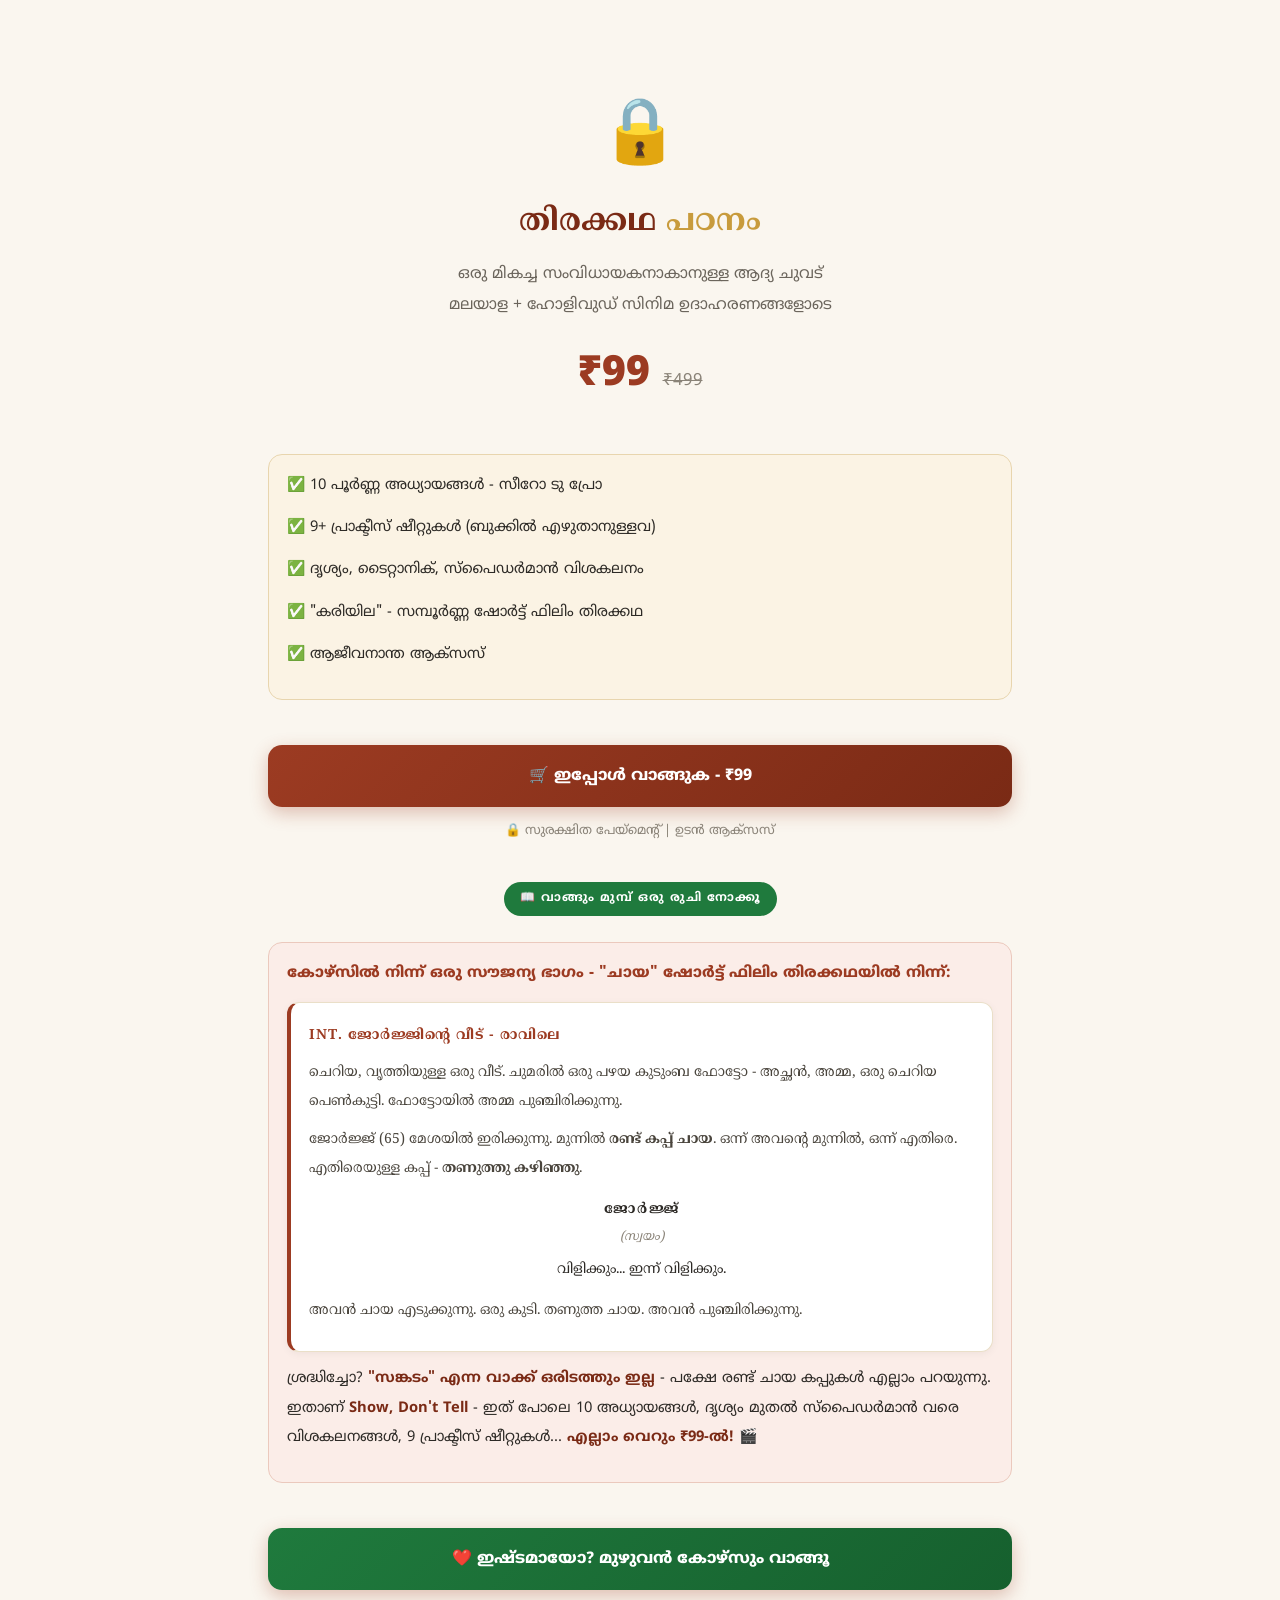
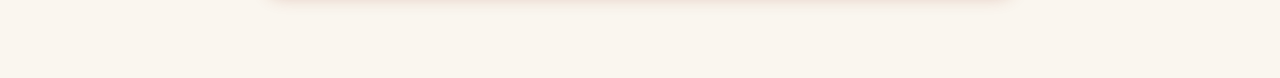
==== commit 0418f60c: "Create index.html" ====
--- a/index.html
+++ b/index.html
@@ -11,6 +11,7 @@
 .lock-icon{font-size:64px}
 .price{font-size:2.6em;color:#9C3B22;font-weight:900;margin:10px 0}
 .price small{font-size:.4em;color:#8a8378;text-decoration:line-through;font-weight:400}
+.sample-tag{display:inline-block;background:#1F7A3D;color:#fff;padding:5px 16px;border-radius:20px;font-size:.75em;font-weight:700;letter-spacing:1px;margin:25px 0 10px}
 .menu-card{display:block;background:#fff;border:1px solid #EADFC8;border-radius:14px;padding:16px 18px;margin:12px 0;text-decoration:none;box-shadow:0 2px 8px rgba(0,0,0,.05)}
 .menu-card:active{transform:scale(.98)}
 .mc-no{display:inline-block;background:#9C3B22;color:#fff;padding:3px 12px;border-radius:20px;font-size:.7em;font-weight:700;letter-spacing:1px;margin-bottom:6px}
@@ -21,14 +22,14 @@
 </head>
 <body>
 
-<!-- ===== ലോക്ക് പേജ് (പണം അടയ്ക്കാത്തവർക്ക്) ===== -->
+<!-- ===== ലോക്ക് പേജ് + ഫ്രീ സാമ്പിൾ ===== -->
 <div id="paywall">
 <div class="wrap">
   <div class="lock-hero">
     <div class="lock-icon">🔒</div>
     <h1 style="text-align:center">തിരക്കഥ <b>പഠനം</b></h1>
     <p style="text-align:center;color:#6b655c">ഒരു മികച്ച സംവിധായകനാകാനുള്ള ആദ്യ ചുവട്<br>മലയാള + ഹോളിവുഡ് സിനിമ ഉദാഹരണങ്ങളോടെ</p>
-    <div class="price">₹129 <small>₹499</small></div>
+    <div class="price">₹99 <small>₹499</small></div>
   </div>
   <div class="box tip">
     <p>✅ 10 പൂർണ്ണ അധ്യായങ്ങൾ - സീറോ ടു പ്രോ</p>
@@ -37,9 +38,27 @@
     <p>✅ "കരിയില" - സമ്പൂർണ്ണ ഷോർട്ട് ഫിലിം തിരക്കഥ</p>
     <p>✅ ആജീവനാന്ത ആക്സസ്</p>
   </div>
-  <!-- നിങ്ങളുടെ Instamojo/UPI ലിങ്ക് ഇവിടെ ചേർക്കാം -->
+
+  <!-- നിങ്ങളുടെ പേയ്മെന്റ് ലിങ്ക് ഇവിടെ ചേർക്കുക -->
   <a class="next" style="max-width:100%" href="YOUR_PAYMENT_LINK_HERE" target="_blank">🛒 ഇപ്പോൾ വാങ്ങുക - ₹99</a>
-  <p style="text-align:center;color:#8a8378;font-size:.8em;margin-top:14px">🔒 സുരക്ഷിത പേയ്മെന്റ് | പണം അടച്ചവർക്ക് താഴെയുള്ള മെനു തുറക്കും</p>
+  <p style="text-align:center;color:#8a8378;font-size:.8em;margin-top:12px">🔒 സുരക്ഷിത പേയ്മെന്റ് | ഉടൻ ആക്സസ്</p>
+
+  <!-- ===== ഫ്രീ സാമ്പിൾ - രുചി കാണിക്കൽ ===== -->
+  <div style="text-align:center"><span class="sample-tag">📖 വാങ്ങും മുമ്പ് ഒരു രുചി നോക്കൂ</span></div>
+  <div class="box movie">
+    <div class="t">കോഴ്സിൽ നിന്ന് ഒരു സൗജന്യ ഭാഗം - "ചായ" ഷോർട്ട് ഫിലിം തിരക്കഥയിൽ നിന്ന്:</div>
+    <div class="script" style="margin:12px 0">
+      <div class="slug">INT. ജോർജ്ജിന്റെ വീട് - രാവിലെ</div>
+      <div class="act">ചെറിയ, വൃത്തിയുള്ള ഒരു വീട്. ചുമരിൽ ഒരു പഴയ കുടുംബ ഫോട്ടോ - അച്ഛൻ, അമ്മ, ഒരു ചെറിയ പെൺകുട്ടി. ഫോട്ടോയിൽ അമ്മ പുഞ്ചിരിക്കുന്നു.</div>
+      <div class="act">ജോർജ്ജ് (65) മേശയിൽ ഇരിക്കുന്നു. മുന്നിൽ <b>രണ്ട് കപ്പ് ചായ</b>. ഒന്ന് അവന്റെ മുന്നിൽ, ഒന്ന് എതിരെ. എതിരെയുള്ള കപ്പ് - <b>തണുത്തു കഴിഞ്ഞു</b>.</div>
+      <div class="cname">ജോർജ്ജ്</div>
+      <div class="paren">(സ്വയം)</div>
+      <div class="dial">വിളിക്കും... ഇന്ന് വിളിക്കും.</div>
+      <div class="act">അവൻ ചായ എടുക്കുന്നു. ഒരു കുടി. തണുത്ത ചായ. അവൻ പുഞ്ചിരിക്കുന്നു.</div>
+    </div>
+    <p>ശ്രദ്ധിച്ചോ? <b>"സങ്കടം" എന്ന വാക്ക് ഒരിടത്തും ഇല്ല</b> - പക്ഷേ രണ്ട് ചായ കപ്പുകൾ എല്ലാം പറയുന്നു. ഇതാണ് <b>Show, Don't Tell</b> - ഇത് പോലെ 10 അധ്യായങ്ങൾ, ദൃശ്യം മുതൽ സ്പൈഡർമാൻ വരെ വിശകലനങ്ങൾ, 9 പ്രാക്ടീസ് ഷീറ്റുകൾ... <b>എല്ലാം വെറും ₹99-ൽ!</b> 🎬</p>
+  </div>
+  <a class="next" style="max-width:100%;background:linear-gradient(135deg,#1F7A3D,#16602e)" href="YOUR_PAYMENT_LINK_HERE" target="_blank">❤️ ഇഷ്ടമായോ? മുഴുവൻ കോഴ്സും വാങ്ങൂ</a>
 </div>
 </div>
 
@@ -48,7 +67,6 @@
 <div class="top"><span style="color:#9C3B22;font-weight:800">🎬 തിരക്കഥ പഠനം</span><span style="color:#8a8378;font-size:.8em">Learn More Academy</span></div>
 <div class="wrap">
   <div class="welcome">🎉 <b>സ്വാഗതം!</b> നിങ്ങളുടെ കോഴ്സ് തുറന്നു കിട്ടിയിരിക്കുന്നു. താഴെ ഓരോ അധ്യായവും ടാപ്പ് ചെയ്ത് പഠനം തുടങ്ങൂ. ഓർക്കുക - ഒരു നോട്ട്ബുക്ക് കൈയിൽ വെക്കൂ! 📓</div>
-
   <a class="menu-card" href="ch1.html"><span class="mc-no">അധ്യായം 1</span><div class="mc-title">തിരക്കഥ എന്താണ്? സിനിമയുടെ നട്ടെല്ല്</div><div class="mc-sub">ബ്ലൂപ്രിന്റ് • Show Don't Tell • ഫോർമാറ്റ്</div></a>
   <a class="menu-card" href="ch2.html"><span class="mc-no">അധ്യായം 2</span><div class="mc-title">കഥ, തിരക്കഥ, സംഭാഷണം - മൂന്ന് നിലകളുള്ള കെട്ടിടം</div><div class="mc-sub">Logline • Synopsis • Treatment</div></a>
   <a class="menu-card" href="ch3.html"><span class="mc-no">അധ്യായം 3</span><div class="mc-title">മൂന്ന് ആക്ട് ഘടന - കഥയുടെ ഹൃദയമിടിപ്പ്</div><div class="mc-sub">ജുറാസിക് പാർക്ക് • ടൈറ്റാനിക് • സ്പൈഡർമാൻ</div></a>
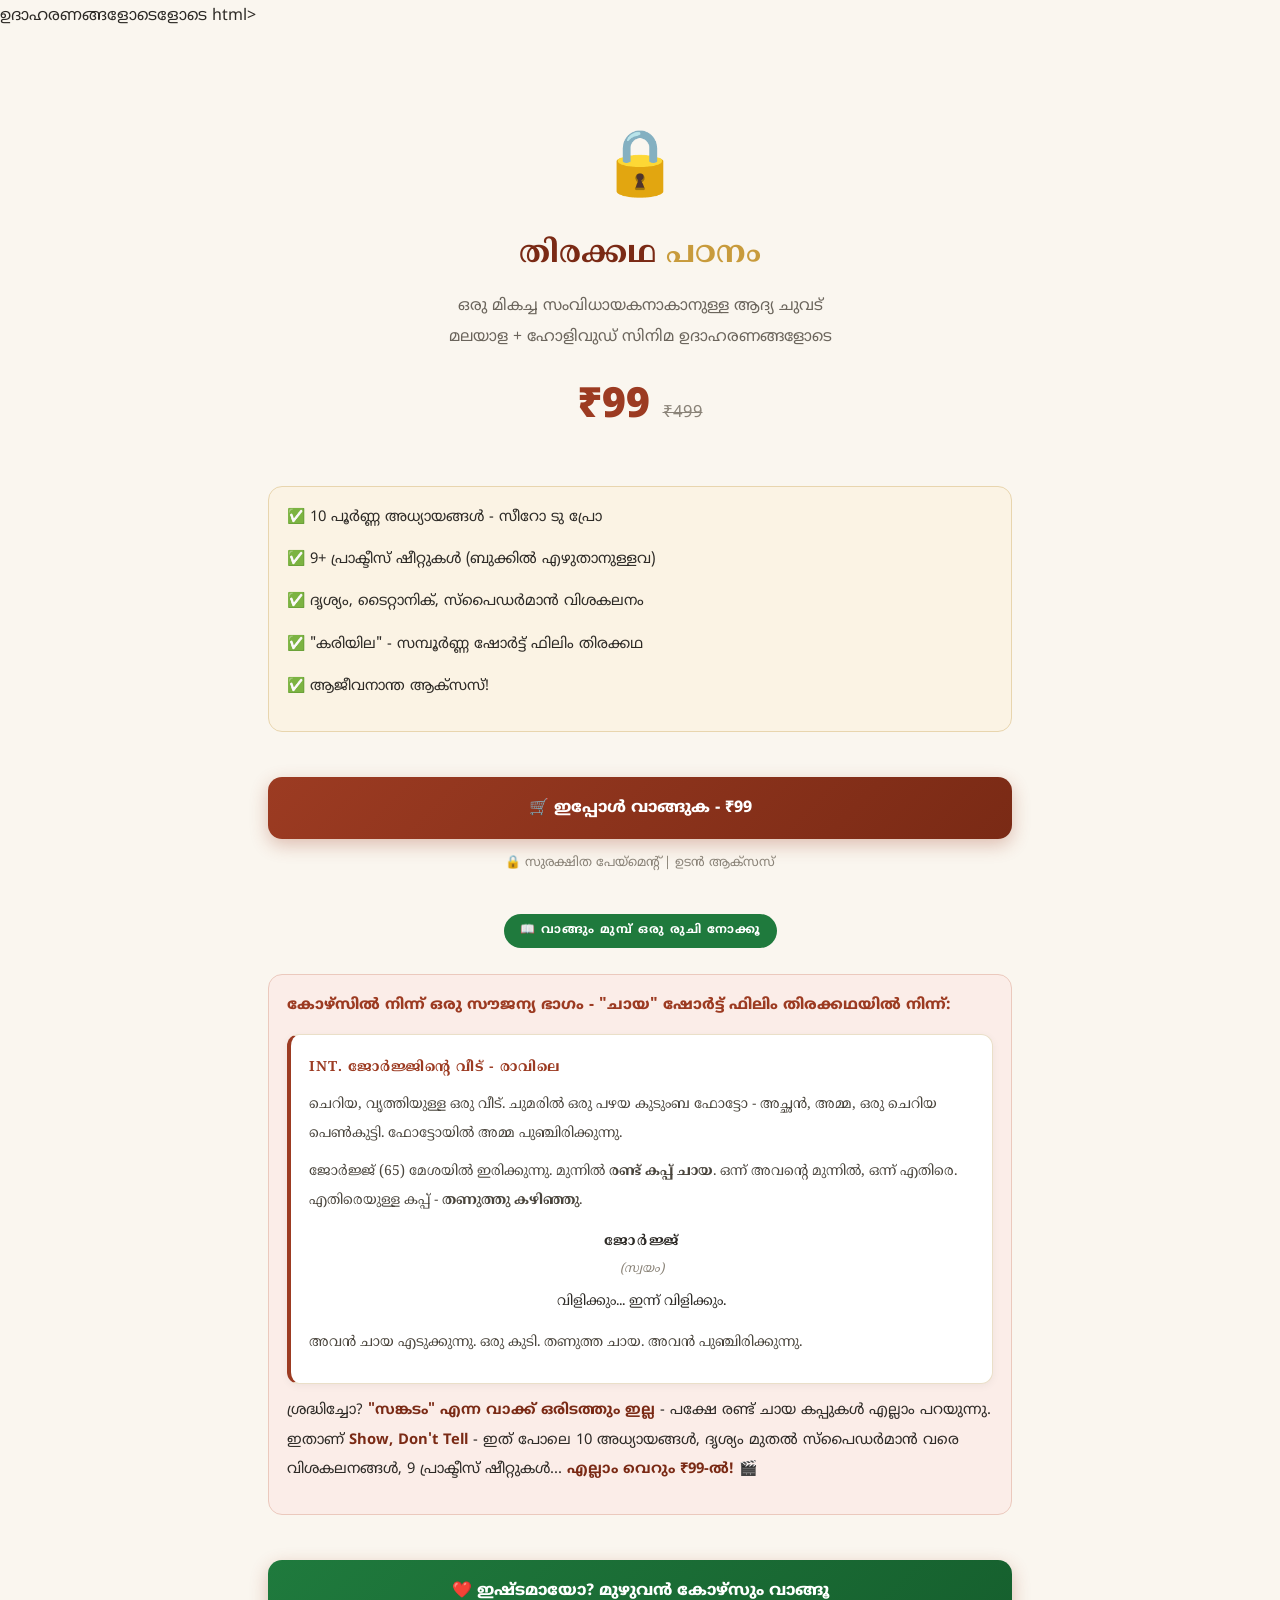
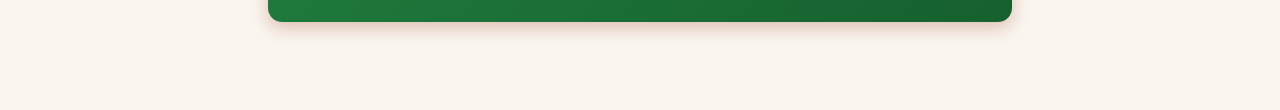
==== commit c53b74a3: "Update index.html" ====
--- a/index.html
+++ b/index.html
@@ -1,4 +1,4 @@
-<!DOCTYPE html>
+ഉദാഹരണങ്ങളോടെളോടെ html>
 <html lang="ml">
 <head>
 <meta charset="UTF-8">
@@ -36,14 +36,12 @@
     <p>✅ 9+ പ്രാക്ടീസ് ഷീറ്റുകൾ (ബുക്കിൽ എഴുതാനുള്ളവ)</p>
     <p>✅ ദൃശ്യം, ടൈറ്റാനിക്, സ്പൈഡർമാൻ വിശകലനം</p>
     <p>✅ "കരിയില" - സമ്പൂർണ്ണ ഷോർട്ട് ഫിലിം തിരക്കഥ</p>
-    <p>✅ ആജീവനാന്ത ആക്സസ്</p>
+    <p>✅ ആജീവനാന്ത ആക്സസ്!</p>
   </div>
 
-  <!-- നിങ്ങളുടെ പേയ്മെന്റ് ലിങ്ക് ഇവിടെ ചേർക്കുക -->
-  <a class="next" style="max-width:100%" href="YOUR_PAYMENT_LINK_HERE" target="_blank">🛒 ഇപ്പോൾ വാങ്ങുക - ₹99</a>
+  <a class="next" style="max-width:100%" href="https://imjo.in/Dgd39U" target="_blank">🛒 ഇപ്പോൾ വാങ്ങുക - ₹99</a>
   <p style="text-align:center;color:#8a8378;font-size:.8em;margin-top:12px">🔒 സുരക്ഷിത പേയ്മെന്റ് | ഉടൻ ആക്സസ്</p>
 
-  <!-- ===== ഫ്രീ സാമ്പിൾ - രുചി കാണിക്കൽ ===== -->
   <div style="text-align:center"><span class="sample-tag">📖 വാങ്ങും മുമ്പ് ഒരു രുചി നോക്കൂ</span></div>
   <div class="box movie">
     <div class="t">കോഴ്സിൽ നിന്ന് ഒരു സൗജന്യ ഭാഗം - "ചായ" ഷോർട്ട് ഫിലിം തിരക്കഥയിൽ നിന്ന്:</div>
@@ -58,7 +56,7 @@
     </div>
     <p>ശ്രദ്ധിച്ചോ? <b>"സങ്കടം" എന്ന വാക്ക് ഒരിടത്തും ഇല്ല</b> - പക്ഷേ രണ്ട് ചായ കപ്പുകൾ എല്ലാം പറയുന്നു. ഇതാണ് <b>Show, Don't Tell</b> - ഇത് പോലെ 10 അധ്യായങ്ങൾ, ദൃശ്യം മുതൽ സ്പൈഡർമാൻ വരെ വിശകലനങ്ങൾ, 9 പ്രാക്ടീസ് ഷീറ്റുകൾ... <b>എല്ലാം വെറും ₹99-ൽ!</b> 🎬</p>
   </div>
-  <a class="next" style="max-width:100%;background:linear-gradient(135deg,#1F7A3D,#16602e)" href="YOUR_PAYMENT_LINK_HERE" target="_blank">❤️ ഇഷ്ടമായോ? മുഴുവൻ കോഴ്സും വാങ്ങൂ</a>
+  <a class="next" style="max-width:100%;background:linear-gradient(135deg,#1F7A3D,#16602e)" href="https://imjo.in/Dgd39U" target="_blank">❤️ ഇഷ്ടമായോ? മുഴുവൻ കോഴ്സും വാങ്ങൂ</a>
 </div>
 </div>
 
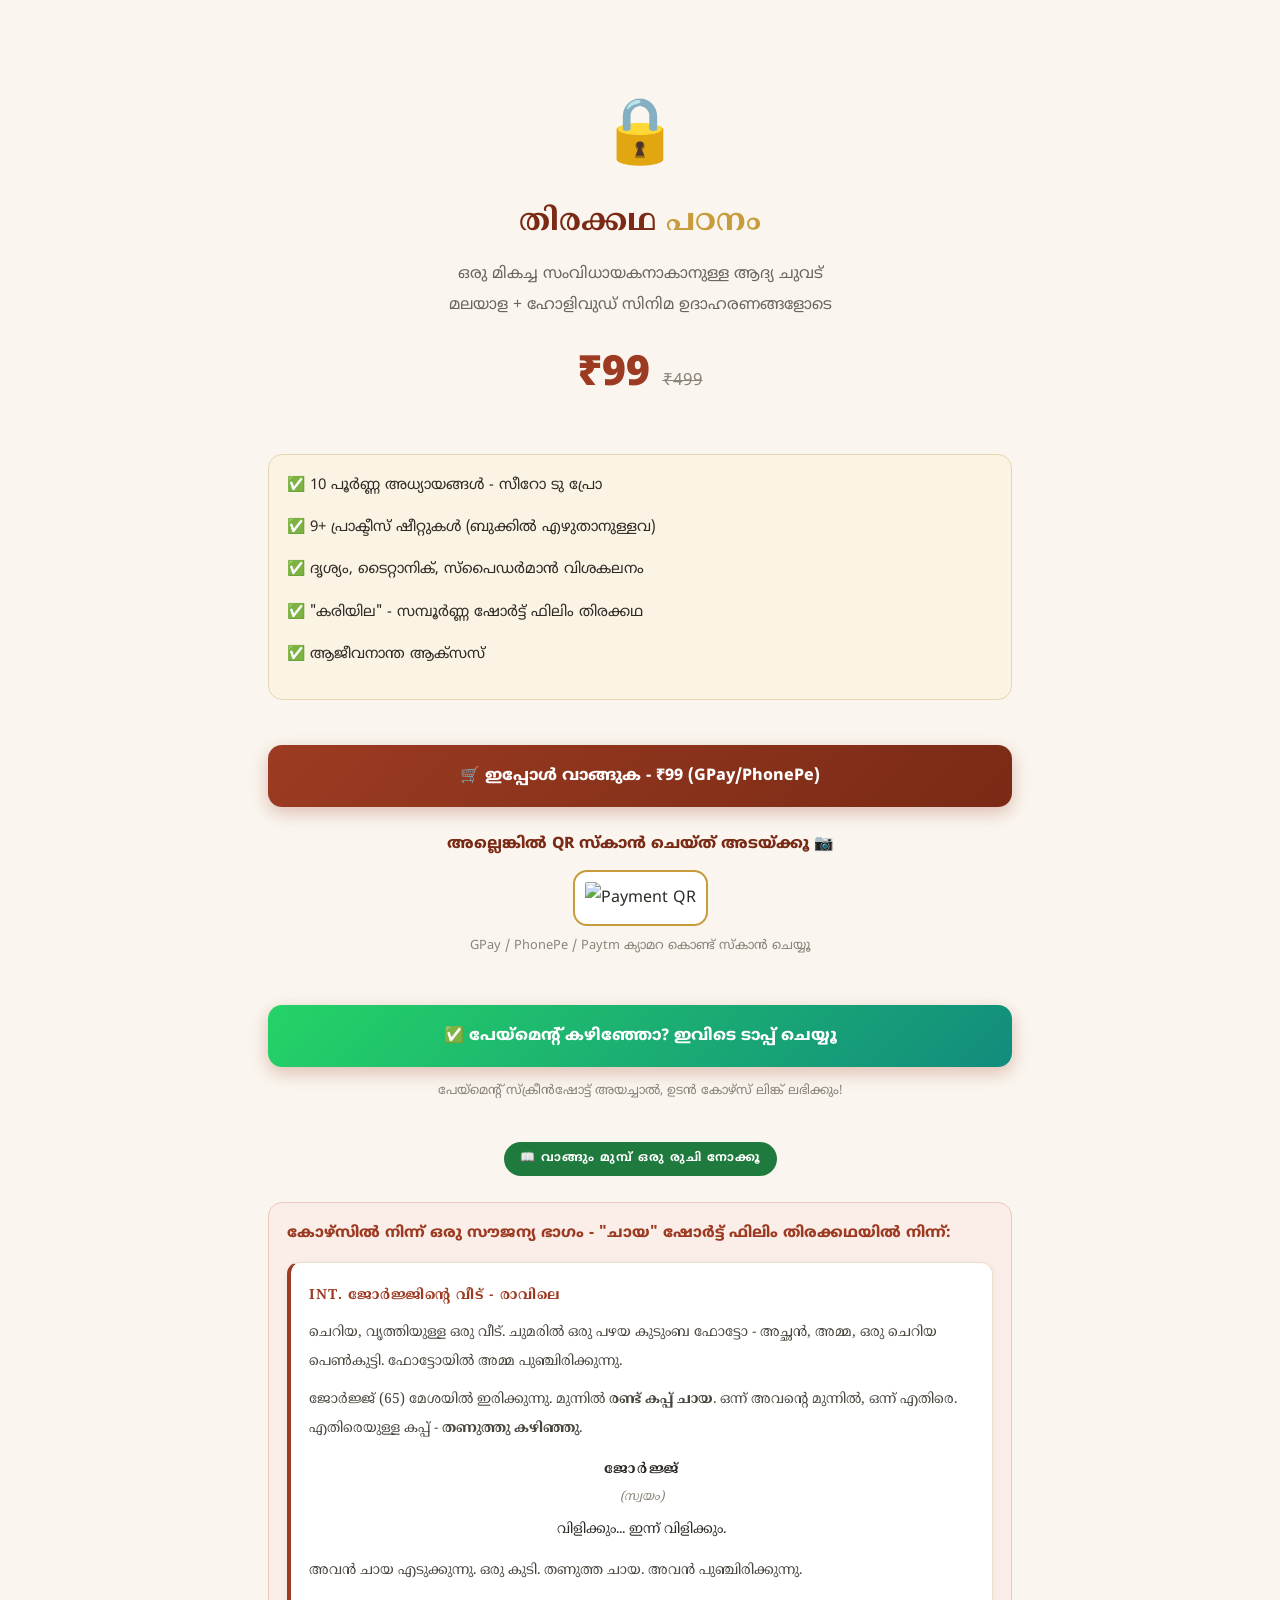
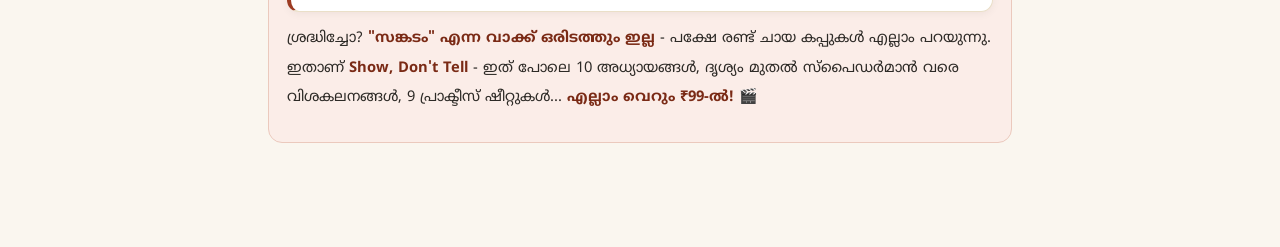
==== commit dfe2051a: "Create index.html" ====
--- a/index.html
+++ b/index.html
@@ -1,4 +1,4 @@
-ഉദാഹരണങ്ങളോടെളോടെ html>
+<!DOCTYPE html>
 <html lang="ml">
 <head>
 <meta charset="UTF-8">
@@ -12,6 +12,8 @@
 .price{font-size:2.6em;color:#9C3B22;font-weight:900;margin:10px 0}
 .price small{font-size:.4em;color:#8a8378;text-decoration:line-through;font-weight:400}
 .sample-tag{display:inline-block;background:#1F7A3D;color:#fff;padding:5px 16px;border-radius:20px;font-size:.75em;font-weight:700;letter-spacing:1px;margin:25px 0 10px}
+.qr-box{text-align:center;margin:22px 0}
+.qr-box img{width:200px;height:200px;background:#fff;padding:10px;border-radius:14px;border:2px solid #C89B3C}
 .menu-card{display:block;background:#fff;border:1px solid #EADFC8;border-radius:14px;padding:16px 18px;margin:12px 0;text-decoration:none;box-shadow:0 2px 8px rgba(0,0,0,.05)}
 .menu-card:active{transform:scale(.98)}
 .mc-no{display:inline-block;background:#9C3B22;color:#fff;padding:3px 12px;border-radius:20px;font-size:.7em;font-weight:700;letter-spacing:1px;margin-bottom:6px}
@@ -22,7 +24,6 @@
 </head>
 <body>
 
-<!-- ===== ലോക്ക് പേജ് + ഫ്രീ സാമ്പിൾ ===== -->
 <div id="paywall">
 <div class="wrap">
   <div class="lock-hero">
@@ -36,11 +37,20 @@
     <p>✅ 9+ പ്രാക്ടീസ് ഷീറ്റുകൾ (ബുക്കിൽ എഴുതാനുള്ളവ)</p>
     <p>✅ ദൃശ്യം, ടൈറ്റാനിക്, സ്പൈഡർമാൻ വിശകലനം</p>
     <p>✅ "കരിയില" - സമ്പൂർണ്ണ ഷോർട്ട് ഫിലിം തിരക്കഥ</p>
-    <p>✅ ആജീവനാന്ത ആക്സസ്!</p>
+    <p>✅ ആജീവനാന്ത ആക്സസ്</p>
   </div>
 
-  <a class="next" style="max-width:100%" href="https://imjo.in/Dgd39U" target="_blank">🛒 ഇപ്പോൾ വാങ്ങുക - ₹99</a>
-  <p style="text-align:center;color:#8a8378;font-size:.8em;margin-top:12px">🔒 സുരക്ഷിത പേയ്മെന്റ് | ഉടൻ ആക്സസ്</p>
+  <a class="next" style="max-width:100%" href="upi://pay?pa=nadeerbinnooh-1@okhdfcbank&amp;pn=LearnMoreAcademy&amp;am=99&amp;cu=INR&amp;tn=ThirakkathaPadanam">🛒 ഇപ്പോൾ വാങ്ങുക - ₹99 (GPay/PhonePe)</a>
+
+  <div class="qr-box">
+    <p style="font-weight:800;color:#7A2A15;margin-bottom:10px">അല്ലെങ്കിൽ QR സ്കാൻ ചെയ്ത് അടയ്ക്കൂ 📷</p>
+    <img src="https://api.qrserver.com/v1/create-qr-code/?size=220x220&data=upi%3A%2F%2Fpay%3Fpa%3Dnadeerbinnooh-1%40okhdfcbank%26pn%3DLearnMoreAcademy%26am%3D99%26cu%3DINR" alt="Payment QR">
+    <p style="font-size:.8em;color:#8a8378;margin-top:8px">GPay / PhonePe / Paytm ക്യാമറ കൊണ്ട് സ്കാൻ ചെയ്യൂ</p>
+  </div>
+
+  <!-- ⚠️ താഴെ 91XXXXXXXXXX എന്നത് മാറ്റി നിങ്ങളുടെ WhatsApp നമ്പർ ഇടുക -->
+  <a class="next" style="max-width:100%;background:linear-gradient(135deg,#25D366,#128C7E)" href="https://wa.me/919567302199?text=Hello!%20I%20paid%20Rs.99%20for%20Thirakkatha%20Padanam.%20Sending%20screenshot.%20Please%20send%20my%20course%20link.">✅ പേയ്മെന്റ് കഴിഞ്ഞോ? ഇവിടെ ടാപ്പ് ചെയ്യൂ</a>
+  <p style="text-align:center;color:#8a8378;font-size:.8em;margin-top:12px">പേയ്മെന്റ് സ്ക്രീൻഷോട്ട് അയച്ചാൽ, ഉടൻ കോഴ്സ് ലിങ്ക് ലഭിക്കും!</p>
 
   <div style="text-align:center"><span class="sample-tag">📖 വാങ്ങും മുമ്പ് ഒരു രുചി നോക്കൂ</span></div>
   <div class="box movie">
@@ -56,11 +66,9 @@
     </div>
     <p>ശ്രദ്ധിച്ചോ? <b>"സങ്കടം" എന്ന വാക്ക് ഒരിടത്തും ഇല്ല</b> - പക്ഷേ രണ്ട് ചായ കപ്പുകൾ എല്ലാം പറയുന്നു. ഇതാണ് <b>Show, Don't Tell</b> - ഇത് പോലെ 10 അധ്യായങ്ങൾ, ദൃശ്യം മുതൽ സ്പൈഡർമാൻ വരെ വിശകലനങ്ങൾ, 9 പ്രാക്ടീസ് ഷീറ്റുകൾ... <b>എല്ലാം വെറും ₹99-ൽ!</b> 🎬</p>
   </div>
-  <a class="next" style="max-width:100%;background:linear-gradient(135deg,#1F7A3D,#16602e)" href="https://imjo.in/Dgd39U" target="_blank">❤️ ഇഷ്ടമായോ? മുഴുവൻ കോഴ്സും വാങ്ങൂ</a>
 </div>
 </div>
 
-<!-- ===== മെനു (പണം അടച്ചവർക്ക് മാത്രം) ===== -->
 <div id="menu" style="display:none">
 <div class="top"><span style="color:#9C3B22;font-weight:800">🎬 തിരക്കഥ പഠനം</span><span style="color:#8a8378;font-size:.8em">Learn More Academy</span></div>
 <div class="wrap">
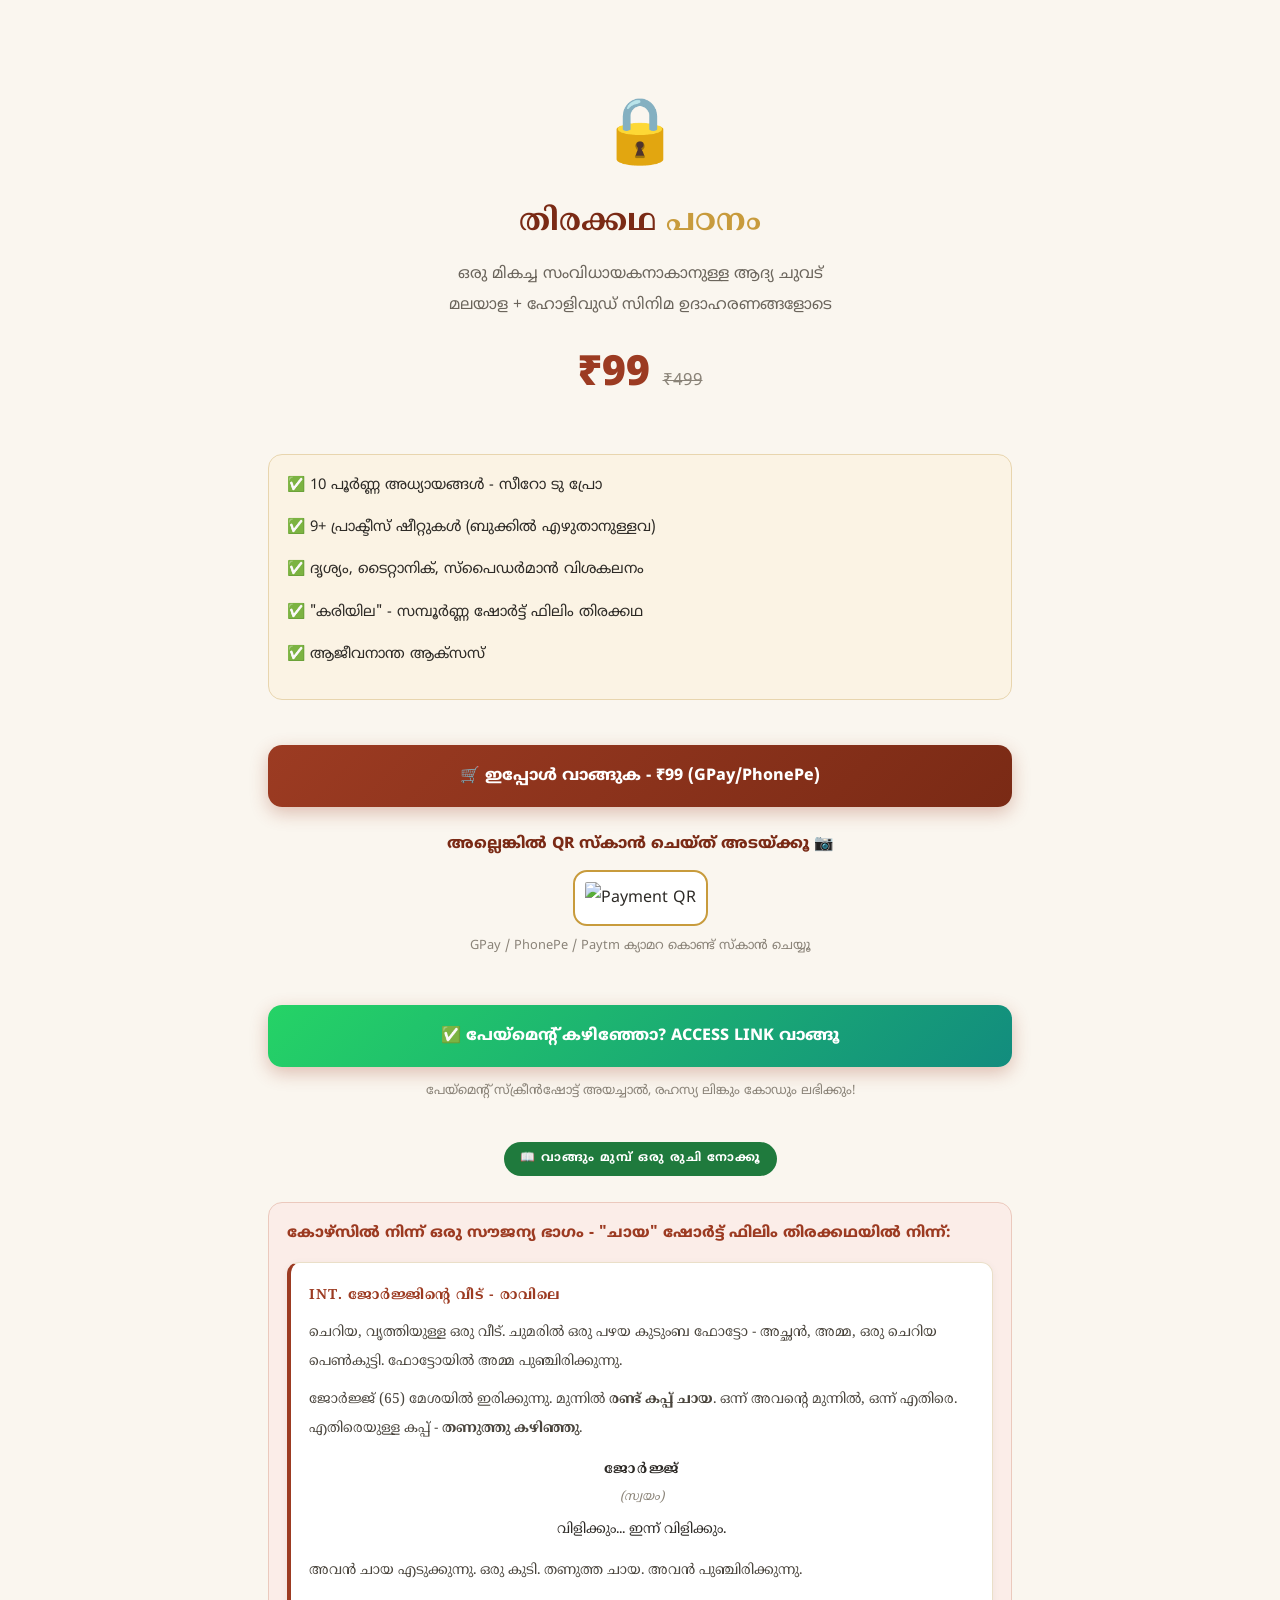
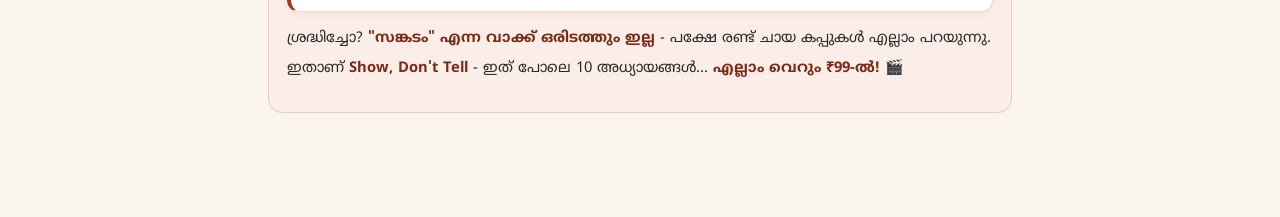
==== commit c0764e65: "Create index.html" ====
--- a/index.html
+++ b/index.html
@@ -15,7 +15,6 @@
 .qr-box{text-align:center;margin:22px 0}
 .qr-box img{width:200px;height:200px;background:#fff;padding:10px;border-radius:14px;border:2px solid #C89B3C}
 .menu-card{display:block;background:#fff;border:1px solid #EADFC8;border-radius:14px;padding:16px 18px;margin:12px 0;text-decoration:none;box-shadow:0 2px 8px rgba(0,0,0,.05)}
-.menu-card:active{transform:scale(.98)}
 .mc-no{display:inline-block;background:#9C3B22;color:#fff;padding:3px 12px;border-radius:20px;font-size:.7em;font-weight:700;letter-spacing:1px;margin-bottom:6px}
 .mc-title{color:#7A2A15;font-weight:800;font-size:1em;line-height:1.6}
 .mc-sub{color:#8a8378;font-size:.82em;margin-top:3px}
@@ -48,9 +47,8 @@
     <p style="font-size:.8em;color:#8a8378;margin-top:8px">GPay / PhonePe / Paytm ക്യാമറ കൊണ്ട് സ്കാൻ ചെയ്യൂ</p>
   </div>
 
-  <!-- ⚠️ താഴെ 91XXXXXXXXXX എന്നത് മാറ്റി നിങ്ങളുടെ WhatsApp നമ്പർ ഇടുക -->
-  <a class="next" style="max-width:100%;background:linear-gradient(135deg,#25D366,#128C7E)" href="https://wa.me/919567302199?text=Hello!%20I%20paid%20Rs.99%20for%20Thirakkatha%20Padanam.%20Sending%20screenshot.%20Please%20send%20my%20course%20link.">✅ പേയ്മെന്റ് കഴിഞ്ഞോ? ഇവിടെ ടാപ്പ് ചെയ്യൂ</a>
-  <p style="text-align:center;color:#8a8378;font-size:.8em;margin-top:12px">പേയ്മെന്റ് സ്ക്രീൻഷോട്ട് അയച്ചാൽ, ഉടൻ കോഴ്സ് ലിങ്ക് ലഭിക്കും!</p>
+  <a class="next" style="max-width:100%;background:linear-gradient(135deg,#25D366,#128C7E)" href="https://wa.me/919567302199?text=Hello!%20I%20paid%20Rs.99.%20Sending%20screenshot.%20Please%20send%20my%20ACCESS%20LINK%20and%20CODE.">✅ പേയ്മെന്റ് കഴിഞ്ഞോ? ACCESS LINK വാങ്ങൂ</a>
+  <p style="text-align:center;color:#8a8378;font-size:.8em;margin-top:12px">പേയ്മെന്റ് സ്ക്രീൻഷോട്ട് അയച്ചാൽ, രഹസ്യ ലിങ്കും കോഡും ലഭിക്കും!</p>
 
   <div style="text-align:center"><span class="sample-tag">📖 വാങ്ങും മുമ്പ് ഒരു രുചി നോക്കൂ</span></div>
   <div class="box movie">
@@ -64,7 +62,7 @@
       <div class="dial">വിളിക്കും... ഇന്ന് വിളിക്കും.</div>
       <div class="act">അവൻ ചായ എടുക്കുന്നു. ഒരു കുടി. തണുത്ത ചായ. അവൻ പുഞ്ചിരിക്കുന്നു.</div>
     </div>
-    <p>ശ്രദ്ധിച്ചോ? <b>"സങ്കടം" എന്ന വാക്ക് ഒരിടത്തും ഇല്ല</b> - പക്ഷേ രണ്ട് ചായ കപ്പുകൾ എല്ലാം പറയുന്നു. ഇതാണ് <b>Show, Don't Tell</b> - ഇത് പോലെ 10 അധ്യായങ്ങൾ, ദൃശ്യം മുതൽ സ്പൈഡർമാൻ വരെ വിശകലനങ്ങൾ, 9 പ്രാക്ടീസ് ഷീറ്റുകൾ... <b>എല്ലാം വെറും ₹99-ൽ!</b> 🎬</p>
+    <p>ശ്രദ്ധിച്ചോ? <b>"സങ്കടം" എന്ന വാക്ക് ഒരിടത്തും ഇല്ല</b> - പക്ഷേ രണ്ട് ചായ കപ്പുകൾ എല്ലാം പറയുന്നു. ഇതാണ് <b>Show, Don't Tell</b> - ഇത് പോലെ 10 അധ്യായങ്ങൾ... <b>എല്ലാം വെറും ₹99-ൽ!</b> 🎬</p>
   </div>
 </div>
 </div>
@@ -72,7 +70,7 @@
 <div id="menu" style="display:none">
 <div class="top"><span style="color:#9C3B22;font-weight:800">🎬 തിരക്കഥ പഠനം</span><span style="color:#8a8378;font-size:.8em">Learn More Academy</span></div>
 <div class="wrap">
-  <div class="welcome">🎉 <b>സ്വാഗതം!</b> നിങ്ങളുടെ കോഴ്സ് തുറന്നു കിട്ടിയിരിക്കുന്നു. താഴെ ഓരോ അധ്യായവും ടാപ്പ് ചെയ്ത് പഠനം തുടങ്ങൂ. ഓർക്കുക - ഒരു നോട്ട്ബുക്ക് കൈയിൽ വെക്കൂ! 📓</div>
+  <div class="welcome">🎉 <b>സ്വാഗതം!</b> നിങ്ങളുടെ കോഴ്സ് തുറന്നു കിട്ടിയിരിക്കുന്നു. താഴെ ഓരോ അധ്യായവും ടാപ്പ് ചെയ്ത് പഠനം തുടങ്ങൂ! 📓</div>
   <a class="menu-card" href="ch1.html"><span class="mc-no">അധ്യായം 1</span><div class="mc-title">തിരക്കഥ എന്താണ്? സിനിമയുടെ നട്ടെല്ല്</div><div class="mc-sub">ബ്ലൂപ്രിന്റ് • Show Don't Tell • ഫോർമാറ്റ്</div></a>
   <a class="menu-card" href="ch2.html"><span class="mc-no">അധ്യായം 2</span><div class="mc-title">കഥ, തിരക്കഥ, സംഭാഷണം - മൂന്ന് നിലകളുള്ള കെട്ടിടം</div><div class="mc-sub">Logline • Synopsis • Treatment</div></a>
   <a class="menu-card" href="ch3.html"><span class="mc-no">അധ്യായം 3</span><div class="mc-title">മൂന്ന് ആക്ട് ഘടന - കഥയുടെ ഹൃദയമിടിപ്പ്</div><div class="mc-sub">ജുറാസിക് പാർക്ക് • ടൈറ്റാനിക് • സ്പൈഡർമാൻ</div></a>
@@ -87,7 +85,6 @@
 </div>
 
 <script>
-if(location.search.includes('paid=true')){ localStorage.setItem('lm_unlocked','1'); }
 if(localStorage.getItem('lm_unlocked')==='1'){
   document.getElementById('paywall').style.display='none';
   document.getElementById('menu').style.display='block';
